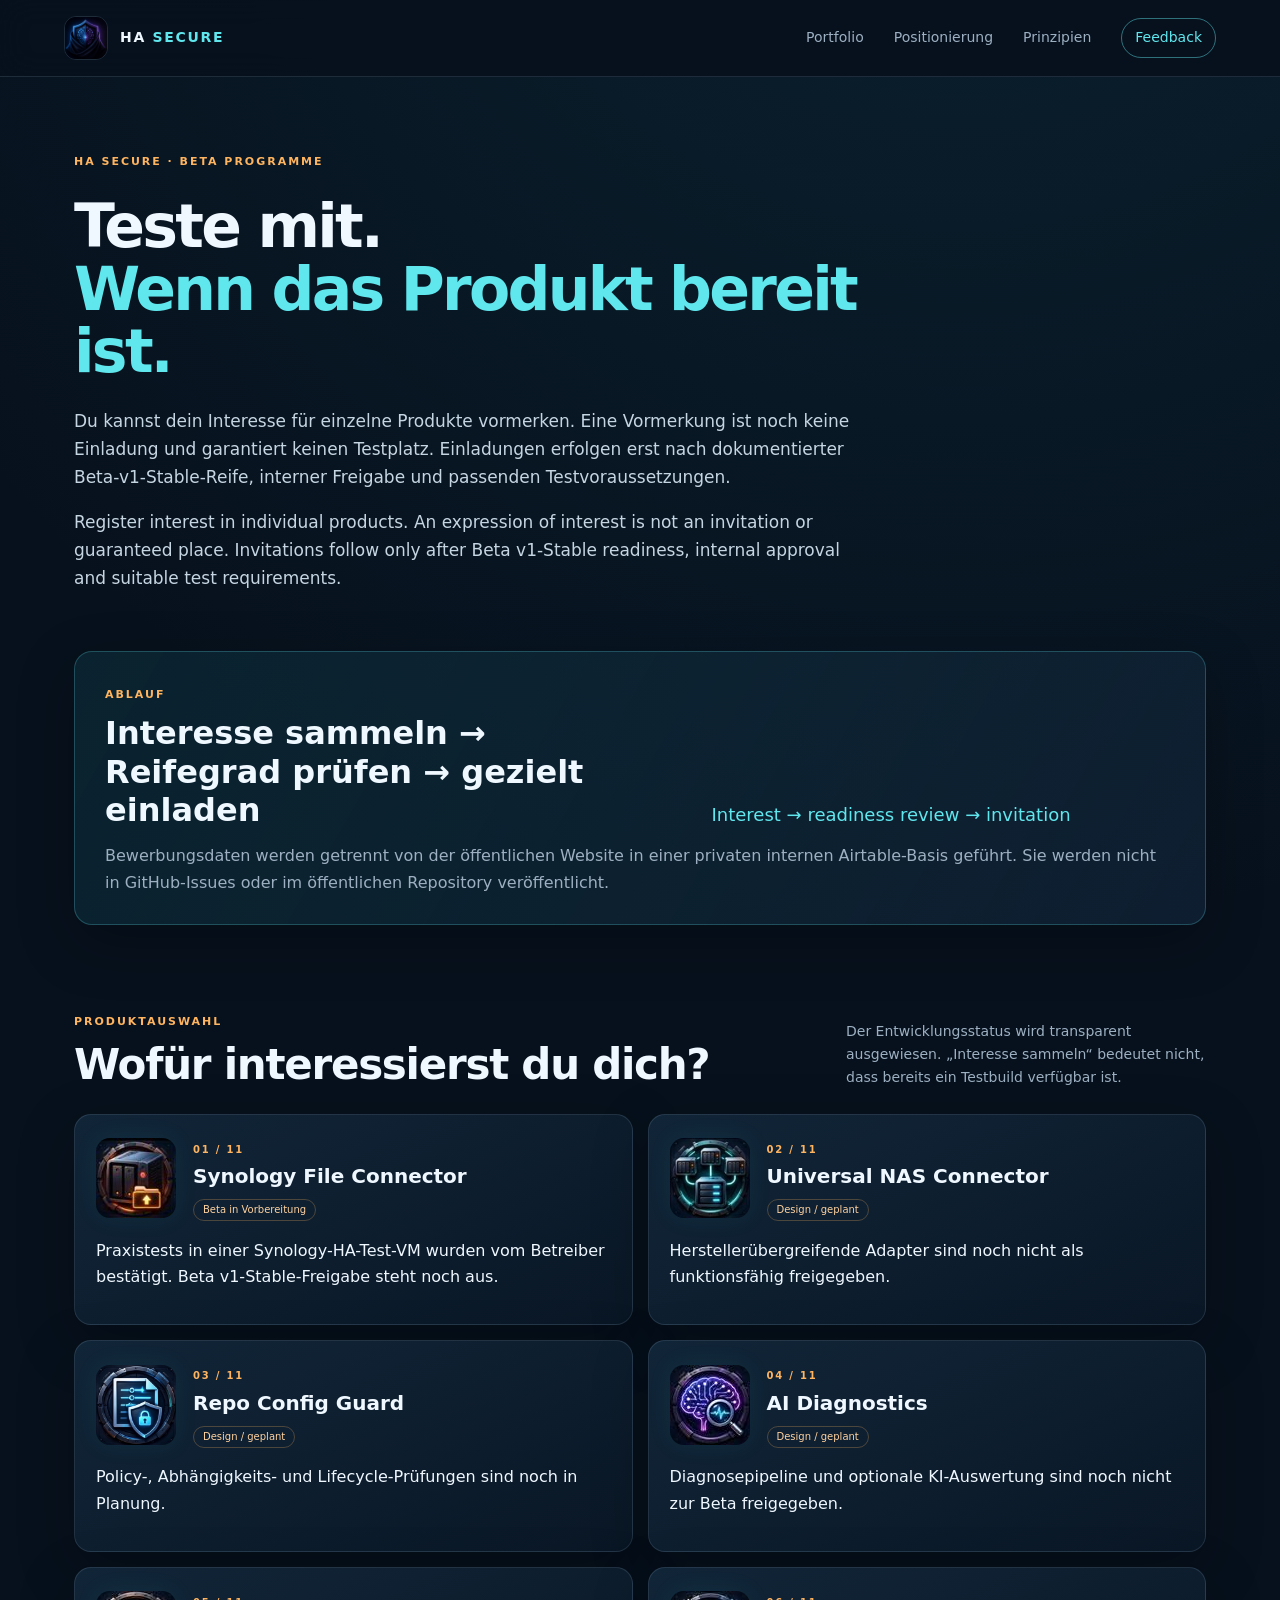
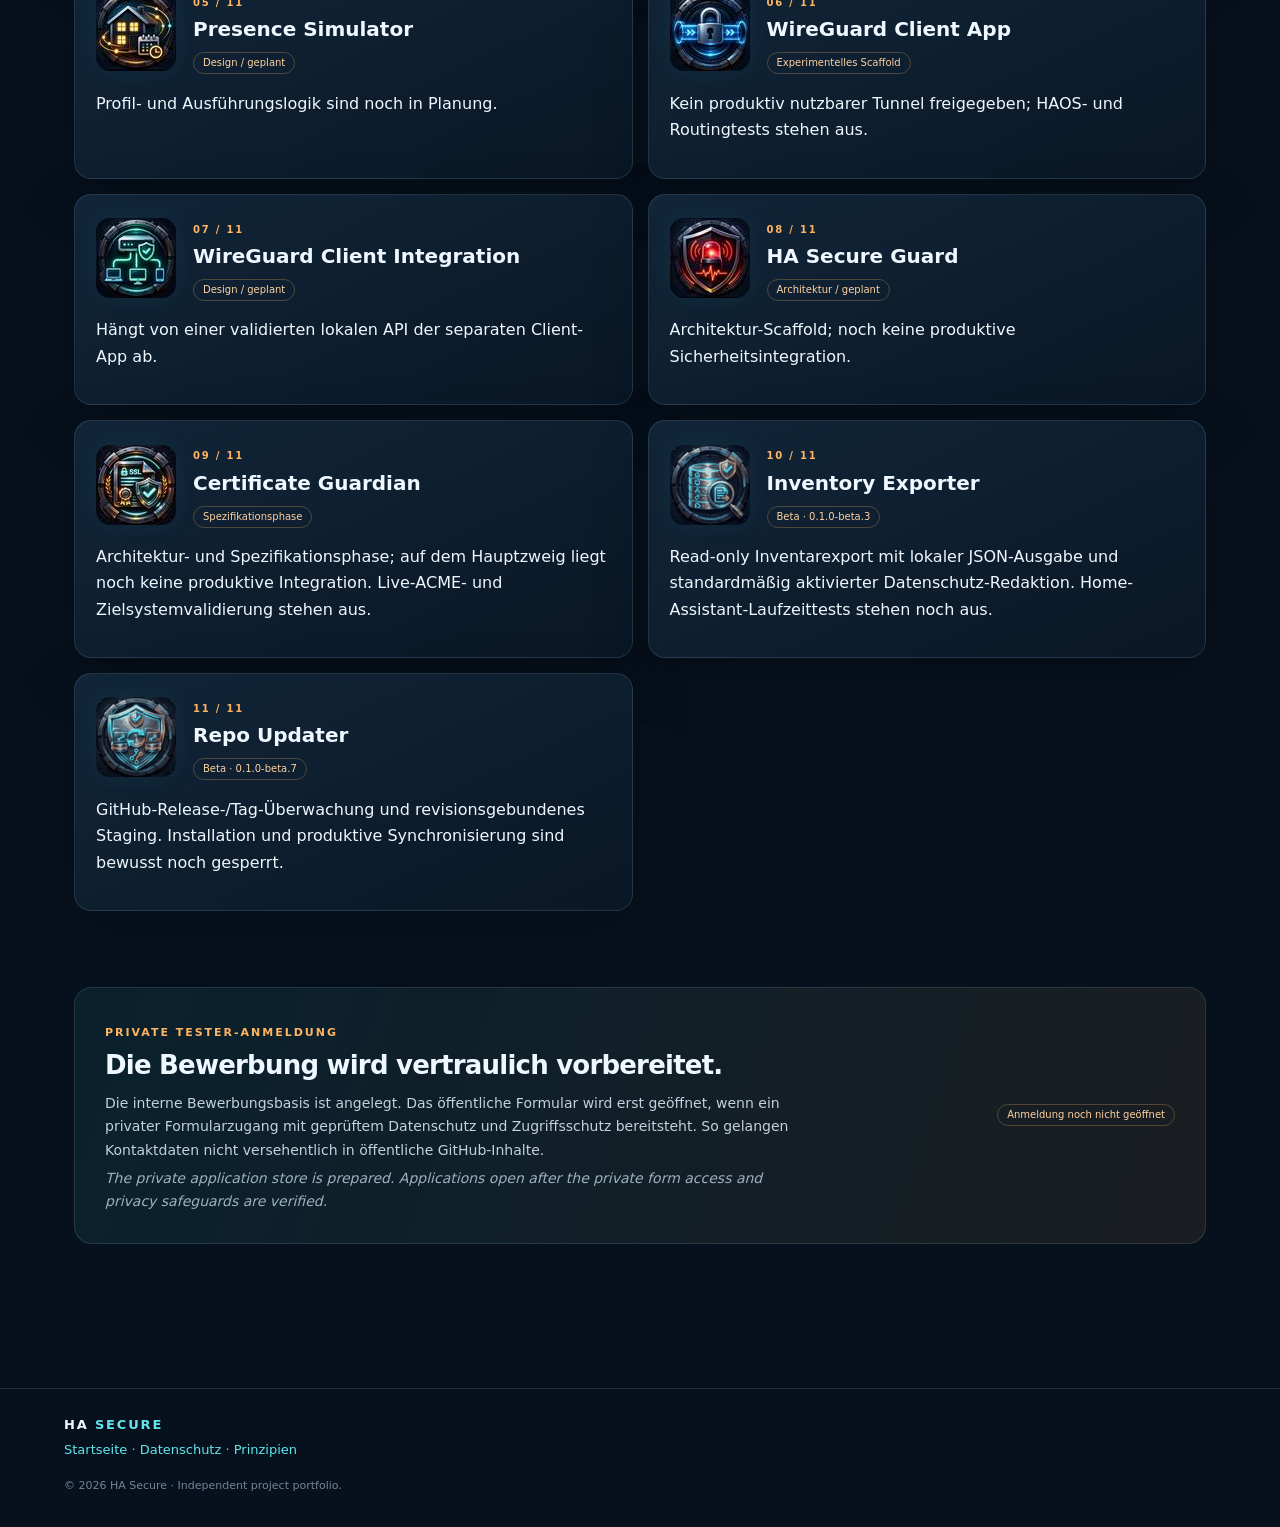
==== beta.html @ 83928239 "docs(site): align product status and versions with main (2026-11-23) Co-authored-by: Copilot App <22" ====
<!doctype html>
<html lang="de"><head><meta charset="utf-8"><meta name="viewport" content="width=device-width, initial-scale=1">
<title>HA Secure – Beta-Programm</title><meta name="description" content="Interesse an künftigen HA Secure Beta-v1-Stable-Tests vormerken."><meta name="theme-color" content="#07111d">
<link rel="icon" type="image/png" sizes="64x64" href="assets/brand/favicon-64.png"><link rel="stylesheet" href="assets/site.css">
<link rel="canonical" href="https://hasecure.github.io/ha-secure-website/beta.html"></head>
<body><header class="site-header"><a class="brand" href="index.html"><img src="assets/brand/ha-secure-logo-192.png" width="44" height="44" alt="HA Secure"><span>HA <b>SECURE</b></span></a><nav><a href="index.html#portfolio">Portfolio</a><a href="positioning.html">Positionierung</a><a href="principles.html">Prinzipien</a><a class="nav-cta" href="https://github.com/HASecure/ha-secure-website/issues/new?template=feedback.yml">Feedback</a></nav></header>
<main class="subpage"><section class="subhero"><span class="eyebrow">HA SECURE · BETA PROGRAMME</span><h1>Teste mit.<br><span>Wenn das Produkt bereit ist.</span></h1>
<p>Du kannst dein Interesse für einzelne Produkte vormerken. Eine Vormerkung ist noch keine Einladung und garantiert keinen Testplatz. Einladungen erfolgen erst nach dokumentierter Beta-v1-Stable-Reife, interner Freigabe und passenden Testvoraussetzungen.</p>
<p class="muted">Register interest in individual products. An expression of interest is not an invitation or guaranteed place. Invitations follow only after Beta v1-Stable readiness, internal approval and suitable test requirements.</p></section>
<section class="principle-banner"><div><span class="eyebrow">ABLAUF</span><h2>Interesse sammeln → Reifegrad prüfen → gezielt einladen</h2></div><p>Interest → readiness review → invitation</p><p class="principle-detail">Bewerbungsdaten werden getrennt von der öffentlichen Website in einer privaten internen Airtable-Basis geführt. Sie werden nicht in GitHub-Issues oder im öffentlichen Repository veröffentlicht.</p></section>
<section class="portfolio-section"><div class="section-heading"><div><span class="eyebrow">PRODUKTAUSWAHL</span><h2>Wofür interessierst du dich?</h2></div><p>Der Entwicklungsstatus wird transparent ausgewiesen. „Interesse sammeln“ bedeutet nicht, dass bereits ein Testbuild verfügbar ist.</p></div>
<div class="product-grid">
<article class="product-card"><div class="card-head"><img class="app-icon" src="assets/icons/ha-synology-file-connector.jpg" width="80" height="80" alt=""><div class="card-title"><span class="index">01 / 11</span><h3>Synology File Connector</h3><span class="status">Beta in Vorbereitung</span></div></div><p>Praxistests in einer Synology-HA-Test-VM wurden vom Betreiber bestätigt. Beta v1-Stable-Freigabe steht noch aus.</p></article>
<article class="product-card"><div class="card-head"><img class="app-icon" src="assets/icons/ha-universal-nas-connector.jpg" width="80" height="80" alt=""><div class="card-title"><span class="index">02 / 11</span><h3>Universal NAS Connector</h3><span class="status">Design / geplant</span></div></div><p>Herstellerübergreifende Adapter sind noch nicht als funktionsfähig freigegeben.</p></article>
<article class="product-card"><div class="card-head"><img class="app-icon" src="assets/icons/ha-repo-config-guard.jpg" width="80" height="80" alt=""><div class="card-title"><span class="index">03 / 11</span><h3>Repo Config Guard</h3><span class="status">Design / geplant</span></div></div><p>Policy-, Abhängigkeits- und Lifecycle-Prüfungen sind noch in Planung.</p></article>
<article class="product-card"><div class="card-head"><img class="app-icon" src="assets/icons/ha-ai-diagnostics.jpg" width="80" height="80" alt=""><div class="card-title"><span class="index">04 / 11</span><h3>AI Diagnostics</h3><span class="status">Design / geplant</span></div></div><p>Diagnosepipeline und optionale KI-Auswertung sind noch nicht zur Beta freigegeben.</p></article>
<article class="product-card"><div class="card-head"><img class="app-icon" src="assets/icons/ha-presence-simulator.jpg" width="80" height="80" alt=""><div class="card-title"><span class="index">05 / 11</span><h3>Presence Simulator</h3><span class="status">Design / geplant</span></div></div><p>Profil- und Ausführungslogik sind noch in Planung.</p></article>
<article class="product-card"><div class="card-head"><img class="app-icon" src="assets/icons/ha-wireguard-client-app.jpg" width="80" height="80" alt=""><div class="card-title"><span class="index">06 / 11</span><h3>WireGuard Client App</h3><span class="status">Experimentelles Scaffold</span></div></div><p>Kein produktiv nutzbarer Tunnel freigegeben; HAOS- und Routingtests stehen aus.</p></article>
<article class="product-card"><div class="card-head"><img class="app-icon" src="assets/icons/ha-wireguard-client.jpg" width="80" height="80" alt=""><div class="card-title"><span class="index">07 / 11</span><h3>WireGuard Client Integration</h3><span class="status">Design / geplant</span></div></div><p>Hängt von einer validierten lokalen API der separaten Client-App ab.</p></article>
<article class="product-card"><div class="card-head"><img class="app-icon" src="assets/icons/ha-secure-guard.jpg" width="80" height="80" alt=""><div class="card-title"><span class="index">08 / 11</span><h3>HA Secure Guard</h3><span class="status">Architektur / geplant</span></div></div><p>Architektur-Scaffold; noch keine produktive Sicherheitsintegration.</p></article>
<article class="product-card"><div class="card-head"><img class="app-icon" src="assets/icons/ha-certificate-guardian.jpg" width="80" height="80" alt=""><div class="card-title"><span class="index">09 / 11</span><h3>Certificate Guardian</h3><span class="status">Spezifikationsphase</span></div></div><p>Architektur- und Spezifikationsphase; auf dem Hauptzweig liegt noch keine produktive Integration. Live-ACME- und Zielsystemvalidierung stehen aus.</p></article>
<article class="product-card"><div class="card-head"><img class="app-icon" src="assets/icons/ha-inventory-exporter-96.png" width="80" height="80" alt="Inventory Exporter"><div class="card-title"><span class="index">10 / 11</span><h3>Inventory Exporter</h3><span class="status">Beta · 0.1.0-beta.3</span></div></div><p>Read-only Inventarexport mit lokaler JSON-Ausgabe und standardmäßig aktivierter Datenschutz-Redaktion. Home-Assistant-Laufzeittests stehen noch aus.</p></article>
<article class="product-card"><div class="card-head"><img class="app-icon" src="assets/icons/ha-repo-updater-96.png" width="80" height="80" alt="Repo Updater"><div class="card-title"><span class="index">11 / 11</span><h3>Repo Updater</h3><span class="status">Beta · 0.1.0-beta.7</span></div></div><p>GitHub-Release-/Tag-Überwachung und revisionsgebundenes Staging. Installation und produktive Synchronisierung sind bewusst noch gesperrt.</p></article>
</div></section>
<section class="feedback"><div><span class="eyebrow">PRIVATE TESTER-ANMELDUNG</span><h2>Die Bewerbung wird vertraulich vorbereitet.</h2><p>Die interne Bewerbungsbasis ist angelegt. Das öffentliche Formular wird erst geöffnet, wenn ein privater Formularzugang mit geprüftem Datenschutz und Zugriffsschutz bereitsteht. So gelangen Kontaktdaten nicht versehentlich in öffentliche GitHub-Inhalte.</p><p class="muted">The private application store is prepared. Applications open after the private form access and privacy safeguards are verified.</p></div><span class="status">Anmeldung noch nicht geöffnet</span></section>
</main><footer><div class="footer-brand">HA <b>SECURE</b></div><p><a href="index.html">Startseite</a> · <a href="privacy.html">Datenschutz</a> · <a href="principles.html">Prinzipien</a></p><small>© 2026 HA Secure · Independent project portfolio.</small></footer></body></html>
---- assets/site.css ----
:root{--bg:#07111d;--panel:#0d1b2b;--panel2:#102235;--ink:#eff7ff;--muted:#9db0c2;--line:rgba(174,207,231,.14);--cyan:#60e6ed;--teal:#1fc5bb;--amber:#ffb45f;--shadow:0 18px 55px rgba(0,0,0,.25)}*{box-sizing:border-box}html{scroll-behavior:smooth}body{margin:0;background:radial-gradient(circle at 75% -10%,rgba(25,94,117,.22),transparent 35%),var(--bg);color:var(--ink);font:16px/1.65 Inter,ui-sans-serif,system-ui,-apple-system,BlinkMacSystemFont,"Segoe UI",sans-serif}a{color:var(--cyan);text-decoration:none}a:hover{text-decoration:underline}.site-header{display:flex;align-items:center;justify-content:space-between;gap:24px;padding:16px clamp(18px,5vw,72px);border-bottom:1px solid var(--line);background:rgba(7,17,29,.88);position:sticky;top:0;z-index:5;backdrop-filter:blur(16px)}.brand{display:flex;align-items:center;gap:12px;color:var(--ink);font-weight:800;letter-spacing:.12em;font-size:14px}.brand img{border-radius:12px;border:1px solid var(--line)}.brand b,.footer-brand b{color:var(--cyan)}nav{display:flex;align-items:center;gap:clamp(12px,2.4vw,30px);font-size:14px;color:var(--muted)}nav a{color:var(--muted)}.nav-cta{border:1px solid rgba(96,230,237,.45);padding:7px 13px;border-radius:999px;color:var(--cyan)}main{max-width:1220px;margin:0 auto;padding:0 clamp(18px,4vw,44px)}.hero{padding:76px 0 60px;max-width:900px}.hero-kicker,.eyebrow,.index{font-size:11px;letter-spacing:.18em;font-weight:800;color:var(--amber)}.pulse{display:inline-block;width:7px;height:7px;border-radius:50%;background:var(--teal);margin-right:9px;box-shadow:0 0 15px var(--teal)}h1{font-size:clamp(40px,6.2vw,74px);line-height:1.04;letter-spacing:-.045em;margin:22px 0 24px}h1 span{color:var(--cyan)}.lead-de{font-size:clamp(19px,2.3vw,25px);line-height:1.45;max-width:770px;margin:0 0 7px}.lead-en{font-size:17px;color:var(--muted);max-width:770px;margin:0}.hero-tags{display:flex;gap:9px;flex-wrap:wrap;margin-top:28px}.hero-tags span{padding:6px 11px;border-radius:999px;background:rgba(96,230,237,.07);border:1px solid rgba(96,230,237,.16);color:#bceff0;font-size:12px}.principle-banner{display:grid;grid-template-columns:1.1fr .9fr;gap:10px 40px;padding:28px 30px;border:1px solid rgba(96,230,237,.24);border-radius:18px;background:linear-gradient(120deg,rgba(20,87,100,.26),rgba(16,34,53,.8));box-shadow:var(--shadow);margin-bottom:82px}.principle-banner h2{font-size:clamp(21px,3vw,32px);line-height:1.2;margin:8px 0 0}.principle-banner>p:first-of-type{font-size:18px;color:var(--cyan);align-self:end;margin:0}.principle-detail{grid-column:1/-1;color:var(--muted);margin:4px 0 0}.portfolio-section{padding:0 0 76px}.section-heading{display:flex;align-items:end;justify-content:space-between;gap:30px;margin-bottom:25px}.section-heading h2,.why h2,.feedback h2{font-size:clamp(27px,3.8vw,42px);line-height:1.15;margin:7px 0 0;letter-spacing:-.03em}.section-heading>p{max-width:360px;margin:0;color:var(--muted);font-size:14px}.product-grid{display:grid;grid-template-columns:repeat(2,minmax(0,1fr));gap:15px}.product-card{background:linear-gradient(155deg,rgba(18,39,58,.95),rgba(10,24,38,.96));border:1px solid var(--line);border-radius:17px;padding:20px 21px 18px;box-shadow:var(--shadow);min-width:0}.card-head{display:flex;align-items:center;gap:17px;margin-bottom:14px}.app-icon{width:80px;height:80px;object-fit:contain;border-radius:14px;flex:0 0 auto;box-shadow:0 0 25px rgba(45,202,209,.08)}.card-title{min-width:0}.card-title h3{font-size:20px;line-height:1.2;margin:3px 0 7px}.index{color:var(--amber);font-size:10px}.status{display:inline-block;border:1px solid rgba(255,180,95,.26);border-radius:999px;padding:2px 9px;color:#ffd2a0;font-size:10px;line-height:1.6}.copy p,.usp p{font-size:13px;line-height:1.55;margin:6px 0;color:#e2edf5}.lang{font-weight:800;font-size:10px;letter-spacing:.08em;color:var(--cyan);margin-right:5px}.usp{margin-top:13px;padding-top:12px;border-top:1px solid var(--line)}.usp strong{font-size:10px;letter-spacing:.14em;color:var(--amber)}.usp p{margin:6px 0 0}.usp .muted{color:var(--muted);font-style:italic}.why{padding:42px 0 64px;border-top:1px solid var(--line)}.why-grid{display:grid;grid-template-columns:repeat(3,1fr);gap:16px;margin:22px 0}.why-grid>div{padding:19px;border:1px solid var(--line);border-radius:13px;background:rgba(13,27,43,.72)}.why-grid h3{font-size:16px;margin:0 0 7px}.why-grid p{font-size:13px;color:var(--muted);margin:0}.fineprint{font-size:11px;line-height:1.6;color:#8195a8}.feedback{display:flex;align-items:center;justify-content:space-between;gap:28px;margin:0 0 64px;padding:30px;border-radius:18px;background:linear-gradient(110deg,rgba(20,87,100,.23),rgba(255,180,95,.08));border:1px solid var(--line)}.feedback h2{font-size:26px}.feedback p{font-size:14px;color:#c3d1dc;max-width:690px;margin:11px 0 0}.feedback .muted{color:var(--muted);font-style:italic;margin-top:5px}.button{white-space:nowrap;background:linear-gradient(100deg,#2cbab4,#70e1e8);color:#05121c;padding:12px 17px;border-radius:999px;font-weight:800;font-size:13px;box-shadow:0 8px 25px rgba(44,186,180,.16)}.button:hover{text-decoration:none;filter:brightness(1.08)}footer{border-top:1px solid var(--line);padding:25px clamp(18px,5vw,72px) 32px;color:var(--muted);font-size:13px}footer>p{margin:4px 0 13px}.footer-brand{font-weight:900;letter-spacing:.14em;color:var(--ink)}.footer-links{display:flex;flex-wrap:wrap;gap:18px;margin:14px 0}.footer-links a{color:var(--muted)}footer small{font-size:11px;color:#71869a}.subpage{padding-bottom:80px}.subhero{max-width:860px;padding:70px 0 42px}.subhero h1{font-size:clamp(36px,5vw,60px)}.subhero p{max-width:790px;color:#c6d5e2;font-size:17px}.position-list{display:grid;gap:14px}.position-card,.principle-cards article{padding:23px;border:1px solid var(--line);background:rgba(13,27,43,.85);border-radius:17px}.position-head{display:flex;align-items:center;gap:17px;margin-bottom:15px}.position-head img{border-radius:12px}.position-head h2{margin:3px 0 5px;font-size:23px}.two-col{display:grid;grid-template-columns:1fr 1fr;gap:28px}.two-col h3{font-size:14px;color:var(--cyan);margin:10px 0 5px}.two-col p{color:#c6d5e2;font-size:13px;margin:0}.maturity{font-size:12px;color:#f4c28e;padding-top:12px;border-top:1px solid var(--line);margin:16px 0 0}.sources{margin-top:48px;padding:25px;border:1px solid var(--line);border-radius:15px}.sources h2{font-size:25px;margin:7px 0}.sources ul{padding-left:20px;color:#c8d4de}.sources li{margin:7px 0;font-size:13px}.principle-cards{display:grid;grid-template-columns:repeat(2,minmax(0,1fr));gap:14px}.principle-cards h2{font-size:19px;margin:0 0 9px}.principle-cards p{color:#c6d5e2;font-size:14px;margin:0}@media(max-width:780px){.site-header{align-items:flex-start;padding:12px 16px;flex-wrap:wrap}.site-header nav{width:100%;overflow-x:auto;padding-bottom:3px;gap:18px}.hero{padding:52px 0 42px}.principle-banner{grid-template-columns:1fr;gap:12px;margin-bottom:56px;padding:23px}.principle-detail{grid-column:auto}.section-heading{display:block}.section-heading>p{margin-top:12px}.product-grid{grid-template-columns:1fr}.product-card{padding:18px}.app-icon{width:72px;height:72px}.why-grid{grid-template-columns:1fr}.feedback{display:block;padding:24px}.feedback .button{display:inline-block;margin-top:20px}.two-col,.principle-cards{grid-template-columns:1fr}.position-card{padding:18px}.position-head h2{font-size:20px}}@media(prefers-reduced-motion:reduce){html{scroll-behavior:auto}}
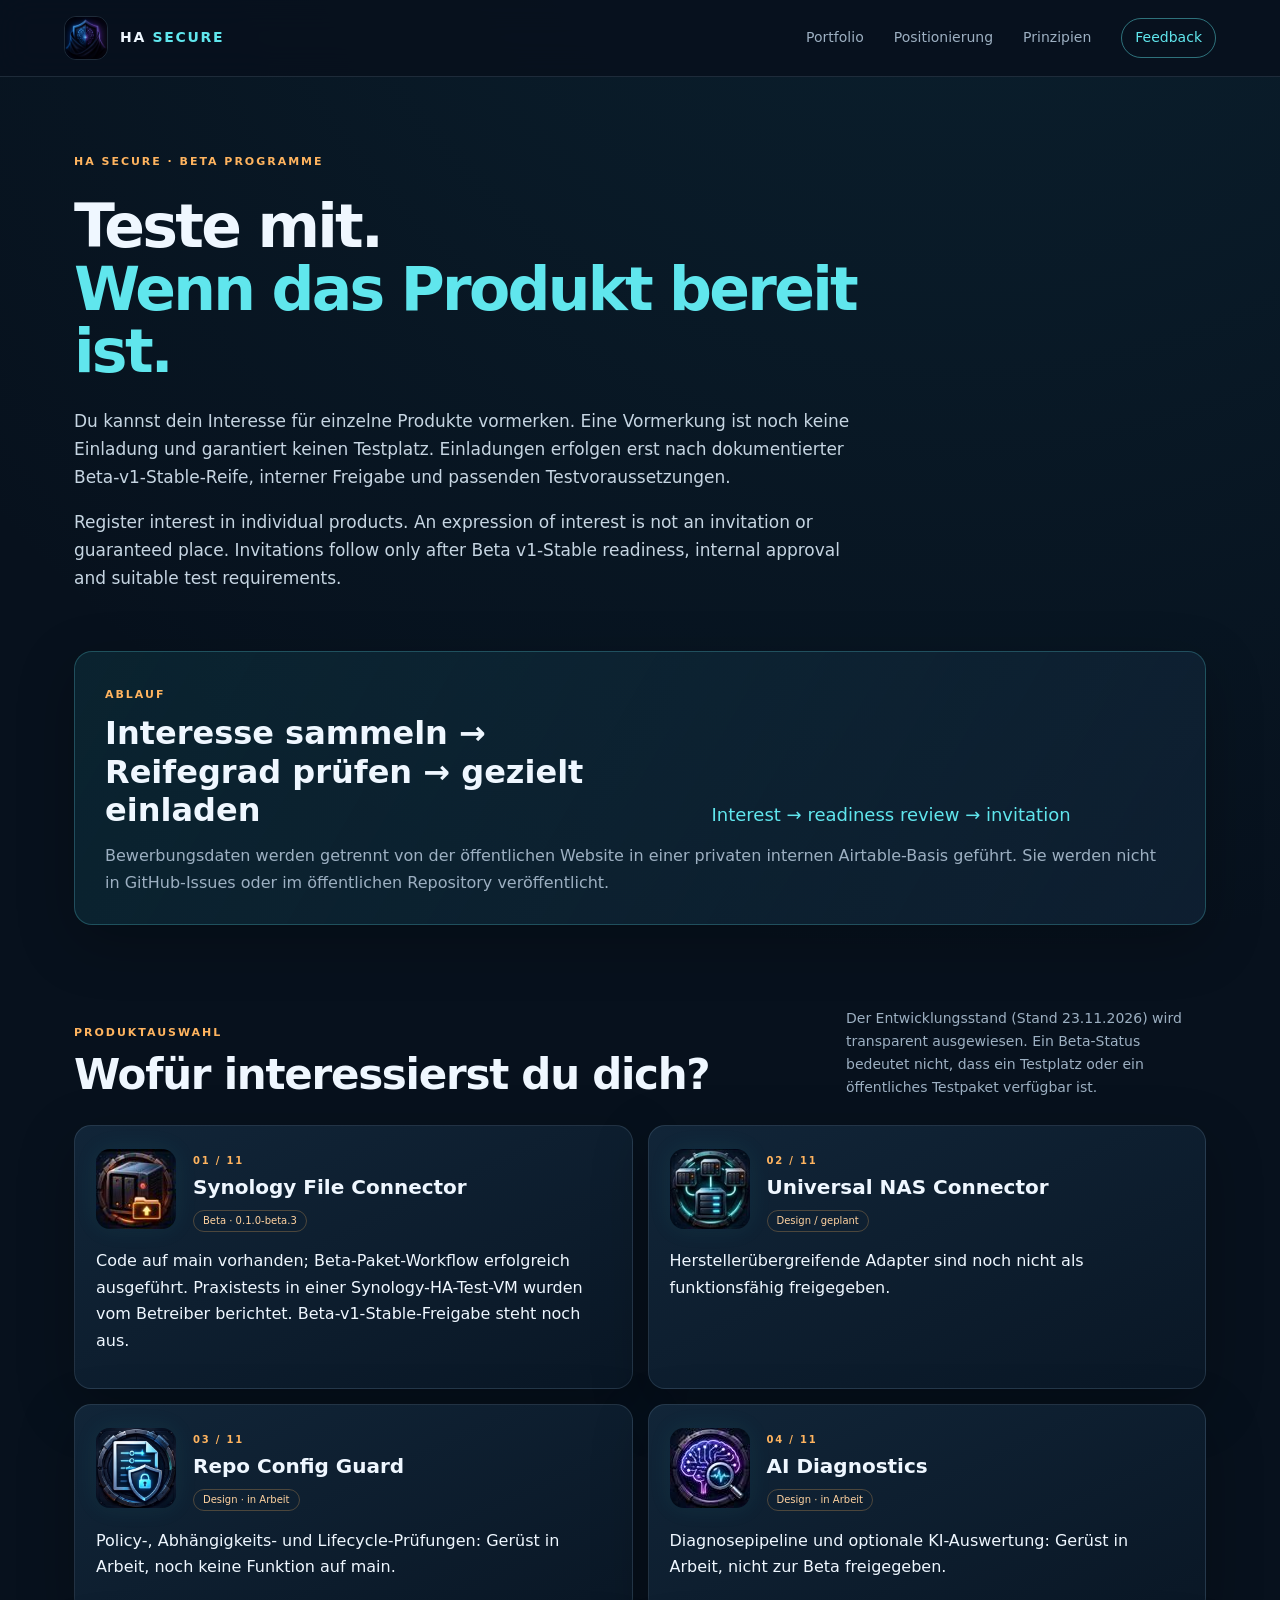
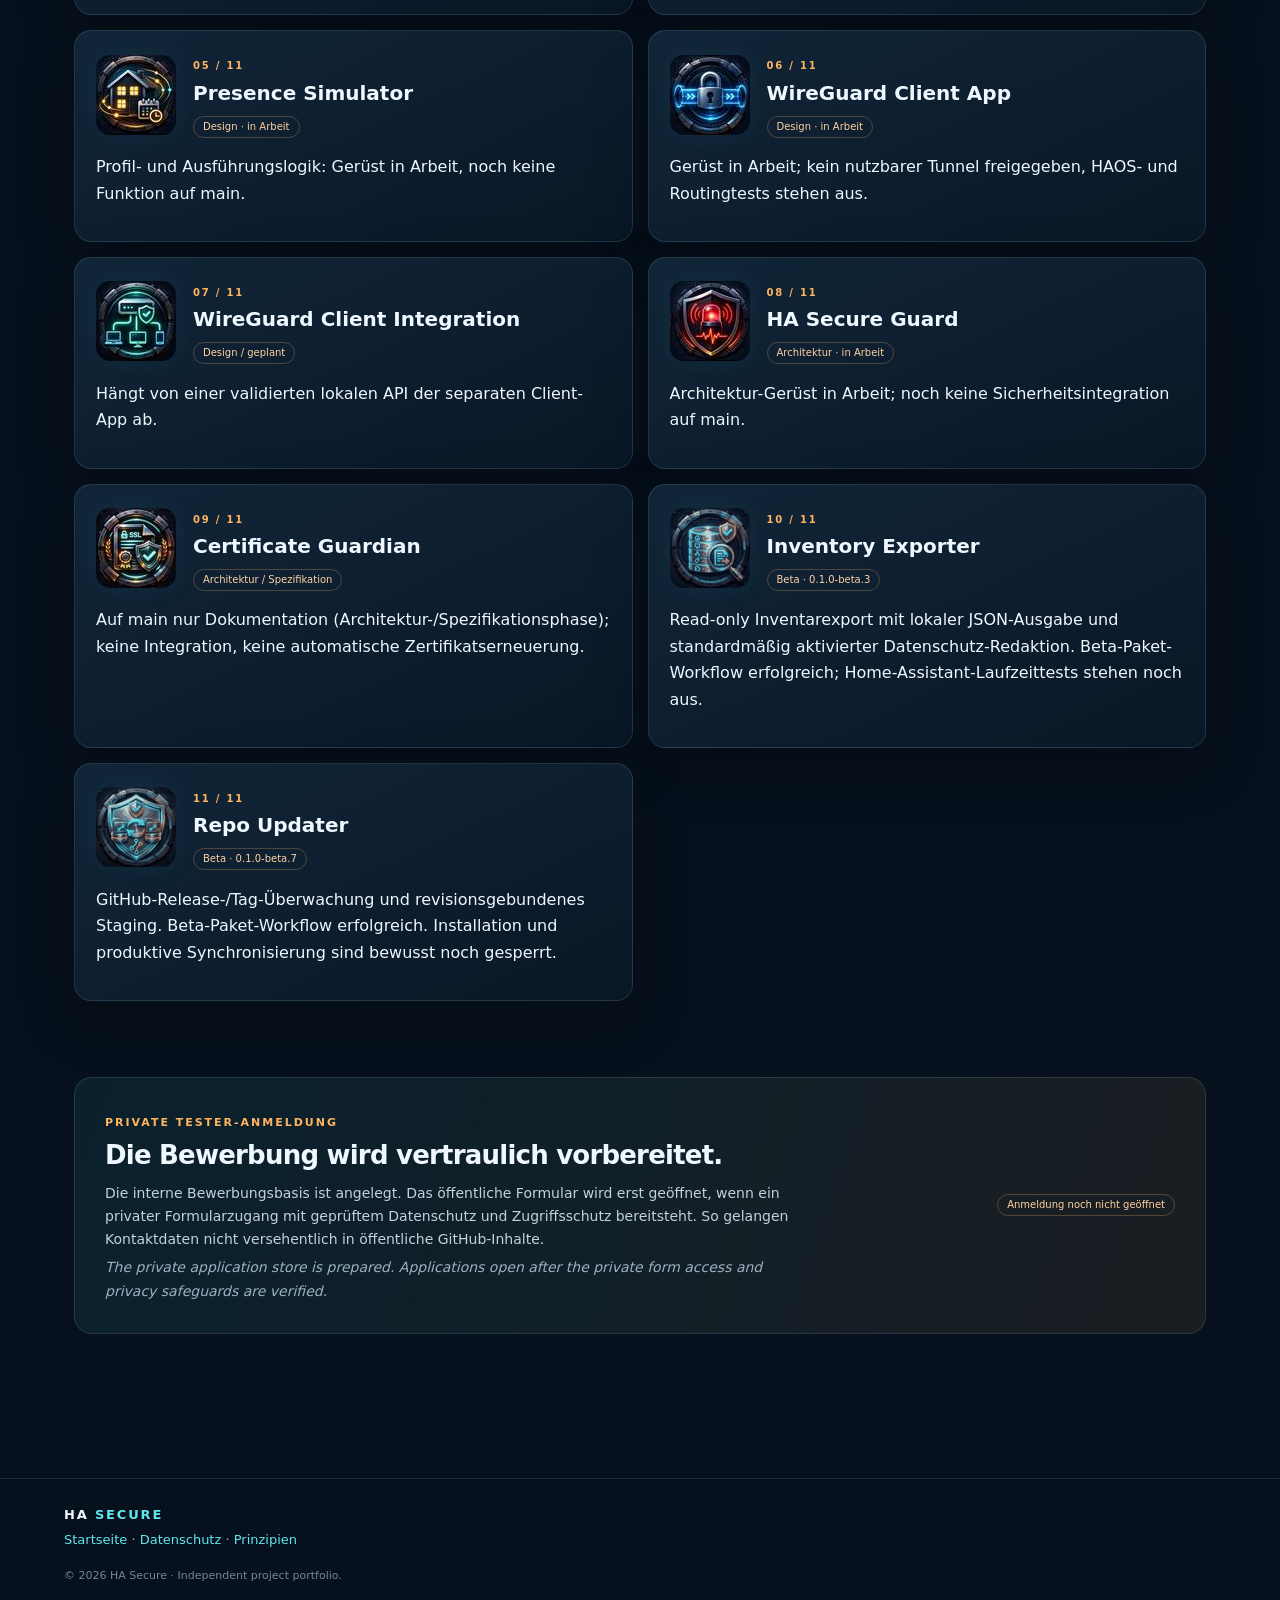
==== commit 881a80ff: "chore: Website-Status auf Entwicklungsstand 2026-11-23 aktualisieren Co-authored-by: Copilot App <22" ====
--- a/beta.html
+++ b/beta.html
@@ -8,19 +8,19 @@
 <p>Du kannst dein Interesse für einzelne Produkte vormerken. Eine Vormerkung ist noch keine Einladung und garantiert keinen Testplatz. Einladungen erfolgen erst nach dokumentierter Beta-v1-Stable-Reife, interner Freigabe und passenden Testvoraussetzungen.</p>
 <p class="muted">Register interest in individual products. An expression of interest is not an invitation or guaranteed place. Invitations follow only after Beta v1-Stable readiness, internal approval and suitable test requirements.</p></section>
 <section class="principle-banner"><div><span class="eyebrow">ABLAUF</span><h2>Interesse sammeln → Reifegrad prüfen → gezielt einladen</h2></div><p>Interest → readiness review → invitation</p><p class="principle-detail">Bewerbungsdaten werden getrennt von der öffentlichen Website in einer privaten internen Airtable-Basis geführt. Sie werden nicht in GitHub-Issues oder im öffentlichen Repository veröffentlicht.</p></section>
-<section class="portfolio-section"><div class="section-heading"><div><span class="eyebrow">PRODUKTAUSWAHL</span><h2>Wofür interessierst du dich?</h2></div><p>Der Entwicklungsstatus wird transparent ausgewiesen. „Interesse sammeln“ bedeutet nicht, dass bereits ein Testbuild verfügbar ist.</p></div>
+<section class="portfolio-section"><div class="section-heading"><div><span class="eyebrow">PRODUKTAUSWAHL</span><h2>Wofür interessierst du dich?</h2></div><p>Der Entwicklungsstand (Stand 23.11.2026) wird transparent ausgewiesen. Ein Beta-Status bedeutet nicht, dass ein Testplatz oder ein öffentliches Testpaket verfügbar ist.</p></div>
 <div class="product-grid">
-<article class="product-card"><div class="card-head"><img class="app-icon" src="assets/icons/ha-synology-file-connector.jpg" width="80" height="80" alt=""><div class="card-title"><span class="index">01 / 11</span><h3>Synology File Connector</h3><span class="status">Beta in Vorbereitung</span></div></div><p>Praxistests in einer Synology-HA-Test-VM wurden vom Betreiber bestätigt. Beta v1-Stable-Freigabe steht noch aus.</p></article>
+<article class="product-card"><div class="card-head"><img class="app-icon" src="assets/icons/ha-synology-file-connector.jpg" width="80" height="80" alt=""><div class="card-title"><span class="index">01 / 11</span><h3>Synology File Connector</h3><span class="status">Beta · 0.1.0-beta.3</span></div></div><p>Code auf main vorhanden; Beta-Paket-Workflow erfolgreich ausgeführt. Praxistests in einer Synology-HA-Test-VM wurden vom Betreiber berichtet. Beta-v1-Stable-Freigabe steht noch aus.</p></article>
 <article class="product-card"><div class="card-head"><img class="app-icon" src="assets/icons/ha-universal-nas-connector.jpg" width="80" height="80" alt=""><div class="card-title"><span class="index">02 / 11</span><h3>Universal NAS Connector</h3><span class="status">Design / geplant</span></div></div><p>Herstellerübergreifende Adapter sind noch nicht als funktionsfähig freigegeben.</p></article>
-<article class="product-card"><div class="card-head"><img class="app-icon" src="assets/icons/ha-repo-config-guard.jpg" width="80" height="80" alt=""><div class="card-title"><span class="index">03 / 11</span><h3>Repo Config Guard</h3><span class="status">Design / geplant</span></div></div><p>Policy-, Abhängigkeits- und Lifecycle-Prüfungen sind noch in Planung.</p></article>
-<article class="product-card"><div class="card-head"><img class="app-icon" src="assets/icons/ha-ai-diagnostics.jpg" width="80" height="80" alt=""><div class="card-title"><span class="index">04 / 11</span><h3>AI Diagnostics</h3><span class="status">Design / geplant</span></div></div><p>Diagnosepipeline und optionale KI-Auswertung sind noch nicht zur Beta freigegeben.</p></article>
-<article class="product-card"><div class="card-head"><img class="app-icon" src="assets/icons/ha-presence-simulator.jpg" width="80" height="80" alt=""><div class="card-title"><span class="index">05 / 11</span><h3>Presence Simulator</h3><span class="status">Design / geplant</span></div></div><p>Profil- und Ausführungslogik sind noch in Planung.</p></article>
-<article class="product-card"><div class="card-head"><img class="app-icon" src="assets/icons/ha-wireguard-client-app.jpg" width="80" height="80" alt=""><div class="card-title"><span class="index">06 / 11</span><h3>WireGuard Client App</h3><span class="status">Experimentelles Scaffold</span></div></div><p>Kein produktiv nutzbarer Tunnel freigegeben; HAOS- und Routingtests stehen aus.</p></article>
+<article class="product-card"><div class="card-head"><img class="app-icon" src="assets/icons/ha-repo-config-guard.jpg" width="80" height="80" alt=""><div class="card-title"><span class="index">03 / 11</span><h3>Repo Config Guard</h3><span class="status">Design · in Arbeit</span></div></div><p>Policy-, Abhängigkeits- und Lifecycle-Prüfungen: Gerüst in Arbeit, noch keine Funktion auf main.</p></article>
+<article class="product-card"><div class="card-head"><img class="app-icon" src="assets/icons/ha-ai-diagnostics.jpg" width="80" height="80" alt=""><div class="card-title"><span class="index">04 / 11</span><h3>AI Diagnostics</h3><span class="status">Design · in Arbeit</span></div></div><p>Diagnosepipeline und optionale KI-Auswertung: Gerüst in Arbeit, nicht zur Beta freigegeben.</p></article>
+<article class="product-card"><div class="card-head"><img class="app-icon" src="assets/icons/ha-presence-simulator.jpg" width="80" height="80" alt=""><div class="card-title"><span class="index">05 / 11</span><h3>Presence Simulator</h3><span class="status">Design · in Arbeit</span></div></div><p>Profil- und Ausführungslogik: Gerüst in Arbeit, noch keine Funktion auf main.</p></article>
+<article class="product-card"><div class="card-head"><img class="app-icon" src="assets/icons/ha-wireguard-client-app.jpg" width="80" height="80" alt=""><div class="card-title"><span class="index">06 / 11</span><h3>WireGuard Client App</h3><span class="status">Design · in Arbeit</span></div></div><p>Gerüst in Arbeit; kein nutzbarer Tunnel freigegeben, HAOS- und Routingtests stehen aus.</p></article>
 <article class="product-card"><div class="card-head"><img class="app-icon" src="assets/icons/ha-wireguard-client.jpg" width="80" height="80" alt=""><div class="card-title"><span class="index">07 / 11</span><h3>WireGuard Client Integration</h3><span class="status">Design / geplant</span></div></div><p>Hängt von einer validierten lokalen API der separaten Client-App ab.</p></article>
-<article class="product-card"><div class="card-head"><img class="app-icon" src="assets/icons/ha-secure-guard.jpg" width="80" height="80" alt=""><div class="card-title"><span class="index">08 / 11</span><h3>HA Secure Guard</h3><span class="status">Architektur / geplant</span></div></div><p>Architektur-Scaffold; noch keine produktive Sicherheitsintegration.</p></article>
-<article class="product-card"><div class="card-head"><img class="app-icon" src="assets/icons/ha-certificate-guardian.jpg" width="80" height="80" alt=""><div class="card-title"><span class="index">09 / 11</span><h3>Certificate Guardian</h3><span class="status">Spezifikationsphase</span></div></div><p>Architektur- und Spezifikationsphase; auf dem Hauptzweig liegt noch keine produktive Integration. Live-ACME- und Zielsystemvalidierung stehen aus.</p></article>
-<article class="product-card"><div class="card-head"><img class="app-icon" src="assets/icons/ha-inventory-exporter-96.png" width="80" height="80" alt="Inventory Exporter"><div class="card-title"><span class="index">10 / 11</span><h3>Inventory Exporter</h3><span class="status">Beta · 0.1.0-beta.3</span></div></div><p>Read-only Inventarexport mit lokaler JSON-Ausgabe und standardmäßig aktivierter Datenschutz-Redaktion. Home-Assistant-Laufzeittests stehen noch aus.</p></article>
-<article class="product-card"><div class="card-head"><img class="app-icon" src="assets/icons/ha-repo-updater-96.png" width="80" height="80" alt="Repo Updater"><div class="card-title"><span class="index">11 / 11</span><h3>Repo Updater</h3><span class="status">Beta · 0.1.0-beta.7</span></div></div><p>GitHub-Release-/Tag-Überwachung und revisionsgebundenes Staging. Installation und produktive Synchronisierung sind bewusst noch gesperrt.</p></article>
+<article class="product-card"><div class="card-head"><img class="app-icon" src="assets/icons/ha-secure-guard.jpg" width="80" height="80" alt=""><div class="card-title"><span class="index">08 / 11</span><h3>HA Secure Guard</h3><span class="status">Architektur · in Arbeit</span></div></div><p>Architektur-Gerüst in Arbeit; noch keine Sicherheitsintegration auf main.</p></article>
+<article class="product-card"><div class="card-head"><img class="app-icon" src="assets/icons/ha-certificate-guardian.jpg" width="80" height="80" alt=""><div class="card-title"><span class="index">09 / 11</span><h3>Certificate Guardian</h3><span class="status">Architektur / Spezifikation</span></div></div><p>Auf main nur Dokumentation (Architektur-/Spezifikationsphase); keine Integration, keine automatische Zertifikatserneuerung.</p></article>
+<article class="product-card"><div class="card-head"><img class="app-icon" src="assets/icons/ha-inventory-exporter-96.png" width="80" height="80" alt="Inventory Exporter"><div class="card-title"><span class="index">10 / 11</span><h3>Inventory Exporter</h3><span class="status">Beta · 0.1.0-beta.3</span></div></div><p>Read-only Inventarexport mit lokaler JSON-Ausgabe und standardmäßig aktivierter Datenschutz-Redaktion. Beta-Paket-Workflow erfolgreich; Home-Assistant-Laufzeittests stehen noch aus.</p></article>
+<article class="product-card"><div class="card-head"><img class="app-icon" src="assets/icons/ha-repo-updater-96.png" width="80" height="80" alt="Repo Updater"><div class="card-title"><span class="index">11 / 11</span><h3>Repo Updater</h3><span class="status">Beta · 0.1.0-beta.7</span></div></div><p>GitHub-Release-/Tag-Überwachung und revisionsgebundenes Staging. Beta-Paket-Workflow erfolgreich. Installation und produktive Synchronisierung sind bewusst noch gesperrt.</p></article>
 </div></section>
 <section class="feedback"><div><span class="eyebrow">PRIVATE TESTER-ANMELDUNG</span><h2>Die Bewerbung wird vertraulich vorbereitet.</h2><p>Die interne Bewerbungsbasis ist angelegt. Das öffentliche Formular wird erst geöffnet, wenn ein privater Formularzugang mit geprüftem Datenschutz und Zugriffsschutz bereitsteht. So gelangen Kontaktdaten nicht versehentlich in öffentliche GitHub-Inhalte.</p><p class="muted">The private application store is prepared. Applications open after the private form access and privacy safeguards are verified.</p></div><span class="status">Anmeldung noch nicht geöffnet</span></section>
 </main><footer><div class="footer-brand">HA <b>SECURE</b></div><p><a href="index.html">Startseite</a> · <a href="privacy.html">Datenschutz</a> · <a href="principles.html">Prinzipien</a></p><small>© 2026 HA Secure · Independent project portfolio.</small></footer></body></html>
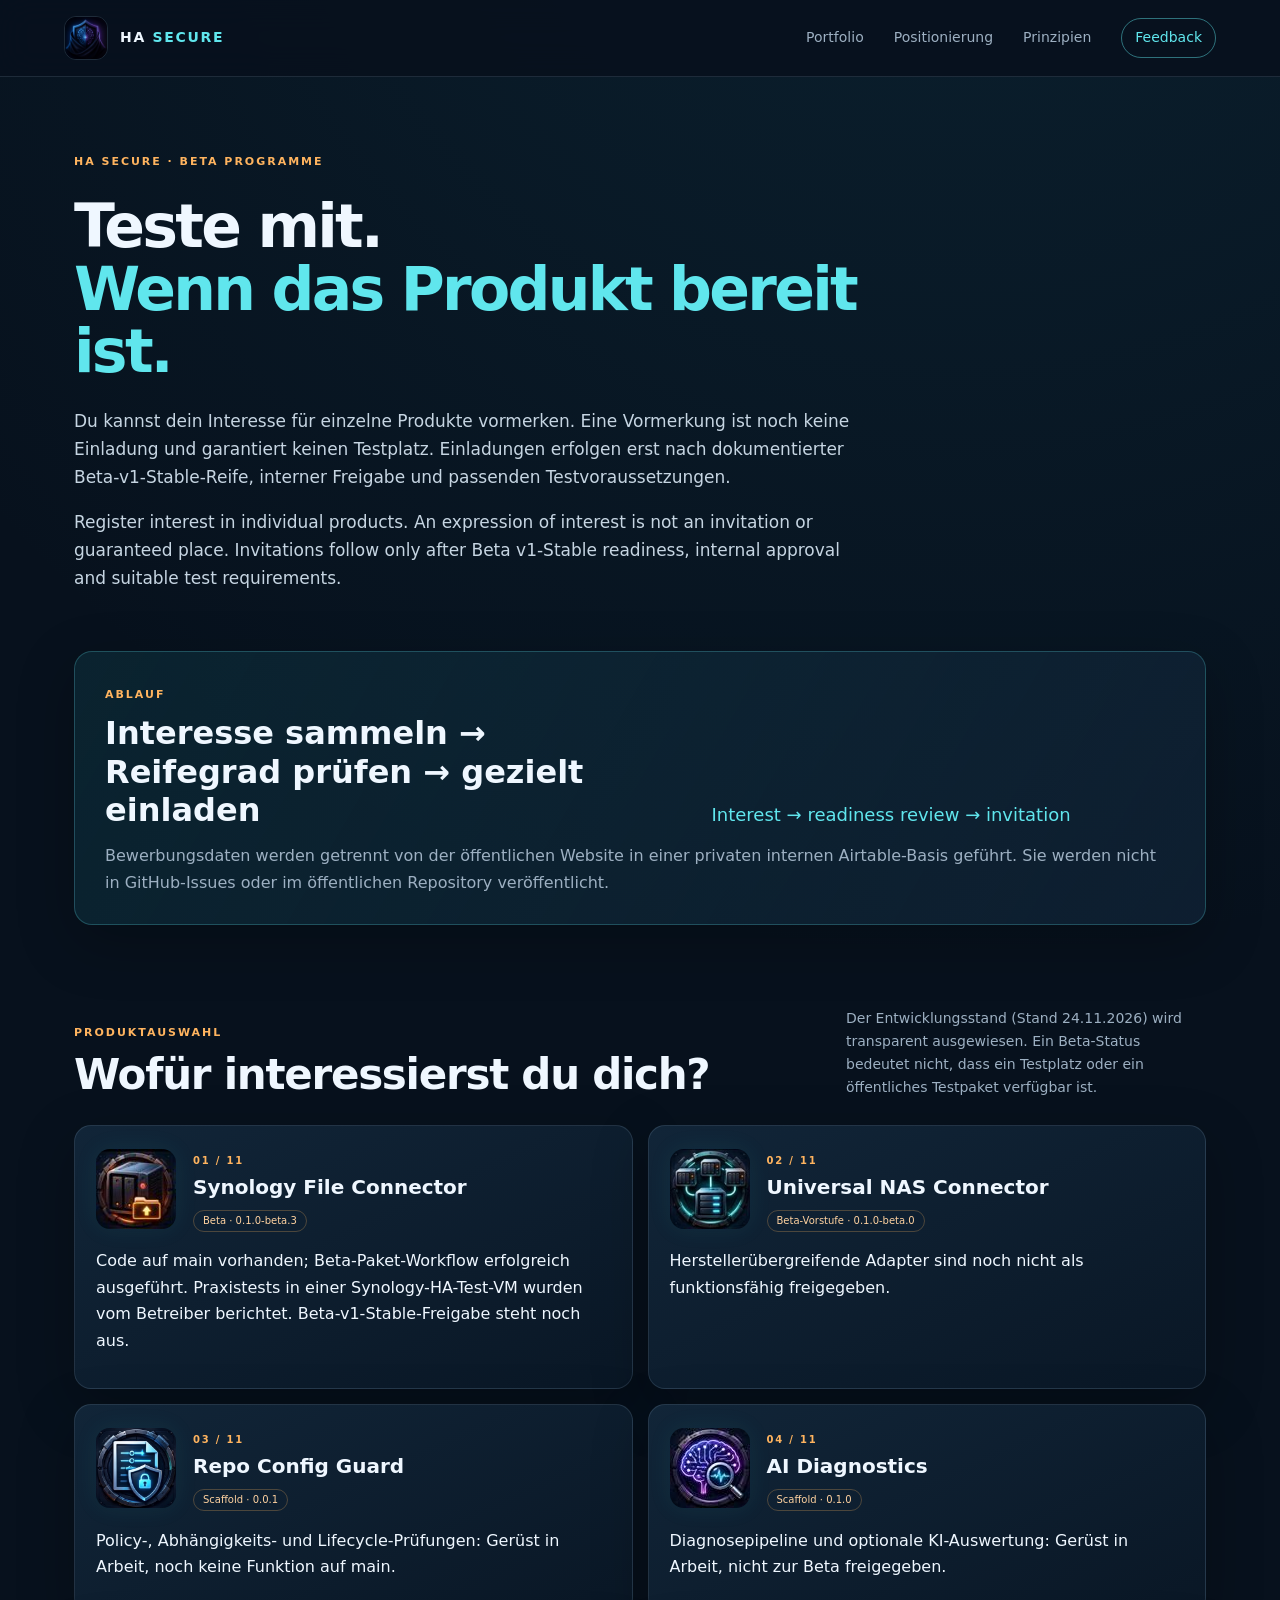
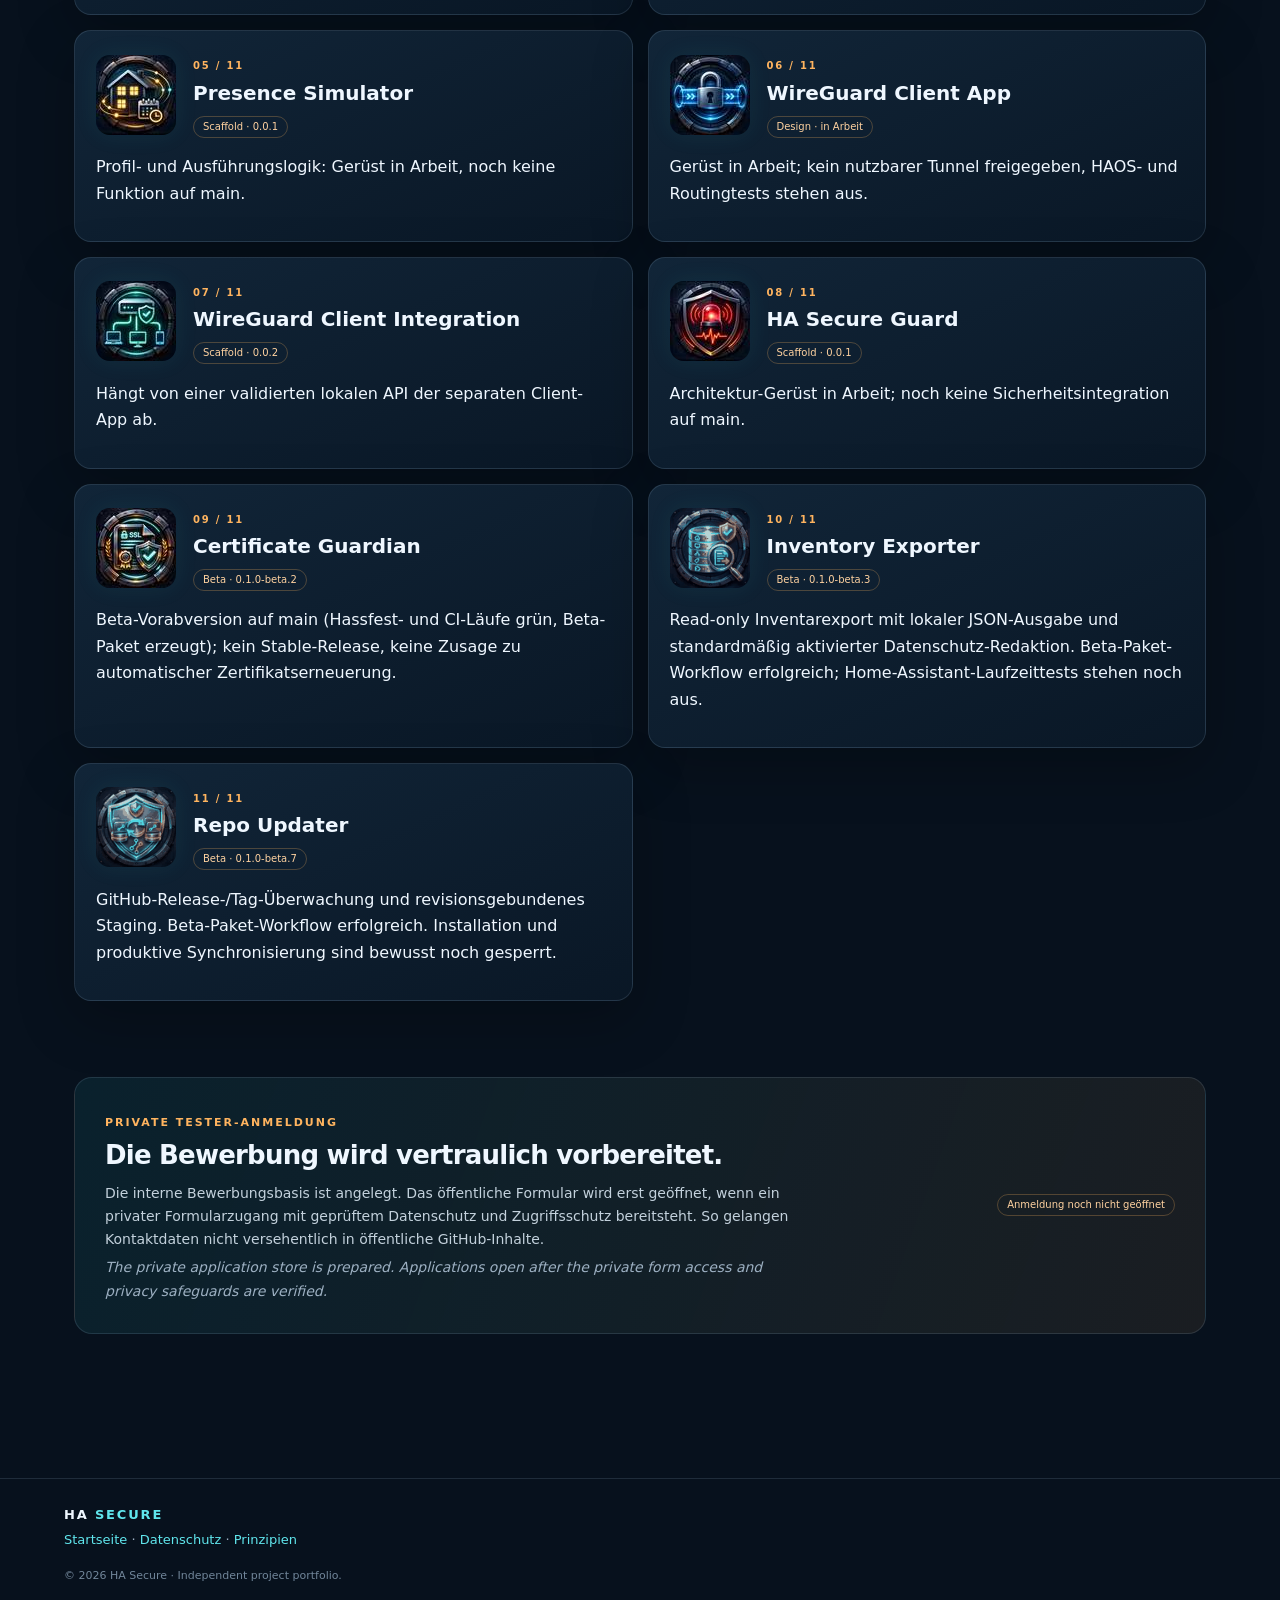
==== commit 800af895: "docs: update website status to 2026-11-24 repo state Co-authored-by: Copilot App <223556219+Copilot@" ====
--- a/beta.html
+++ b/beta.html
@@ -8,17 +8,17 @@
 <p>Du kannst dein Interesse für einzelne Produkte vormerken. Eine Vormerkung ist noch keine Einladung und garantiert keinen Testplatz. Einladungen erfolgen erst nach dokumentierter Beta-v1-Stable-Reife, interner Freigabe und passenden Testvoraussetzungen.</p>
 <p class="muted">Register interest in individual products. An expression of interest is not an invitation or guaranteed place. Invitations follow only after Beta v1-Stable readiness, internal approval and suitable test requirements.</p></section>
 <section class="principle-banner"><div><span class="eyebrow">ABLAUF</span><h2>Interesse sammeln → Reifegrad prüfen → gezielt einladen</h2></div><p>Interest → readiness review → invitation</p><p class="principle-detail">Bewerbungsdaten werden getrennt von der öffentlichen Website in einer privaten internen Airtable-Basis geführt. Sie werden nicht in GitHub-Issues oder im öffentlichen Repository veröffentlicht.</p></section>
-<section class="portfolio-section"><div class="section-heading"><div><span class="eyebrow">PRODUKTAUSWAHL</span><h2>Wofür interessierst du dich?</h2></div><p>Der Entwicklungsstand (Stand 23.11.2026) wird transparent ausgewiesen. Ein Beta-Status bedeutet nicht, dass ein Testplatz oder ein öffentliches Testpaket verfügbar ist.</p></div>
+<section class="portfolio-section"><div class="section-heading"><div><span class="eyebrow">PRODUKTAUSWAHL</span><h2>Wofür interessierst du dich?</h2></div><p>Der Entwicklungsstand (Stand 24.11.2026) wird transparent ausgewiesen. Ein Beta-Status bedeutet nicht, dass ein Testplatz oder ein öffentliches Testpaket verfügbar ist.</p></div>
 <div class="product-grid">
 <article class="product-card"><div class="card-head"><img class="app-icon" src="assets/icons/ha-synology-file-connector.jpg" width="80" height="80" alt=""><div class="card-title"><span class="index">01 / 11</span><h3>Synology File Connector</h3><span class="status">Beta · 0.1.0-beta.3</span></div></div><p>Code auf main vorhanden; Beta-Paket-Workflow erfolgreich ausgeführt. Praxistests in einer Synology-HA-Test-VM wurden vom Betreiber berichtet. Beta-v1-Stable-Freigabe steht noch aus.</p></article>
-<article class="product-card"><div class="card-head"><img class="app-icon" src="assets/icons/ha-universal-nas-connector.jpg" width="80" height="80" alt=""><div class="card-title"><span class="index">02 / 11</span><h3>Universal NAS Connector</h3><span class="status">Design / geplant</span></div></div><p>Herstellerübergreifende Adapter sind noch nicht als funktionsfähig freigegeben.</p></article>
-<article class="product-card"><div class="card-head"><img class="app-icon" src="assets/icons/ha-repo-config-guard.jpg" width="80" height="80" alt=""><div class="card-title"><span class="index">03 / 11</span><h3>Repo Config Guard</h3><span class="status">Design · in Arbeit</span></div></div><p>Policy-, Abhängigkeits- und Lifecycle-Prüfungen: Gerüst in Arbeit, noch keine Funktion auf main.</p></article>
-<article class="product-card"><div class="card-head"><img class="app-icon" src="assets/icons/ha-ai-diagnostics.jpg" width="80" height="80" alt=""><div class="card-title"><span class="index">04 / 11</span><h3>AI Diagnostics</h3><span class="status">Design · in Arbeit</span></div></div><p>Diagnosepipeline und optionale KI-Auswertung: Gerüst in Arbeit, nicht zur Beta freigegeben.</p></article>
-<article class="product-card"><div class="card-head"><img class="app-icon" src="assets/icons/ha-presence-simulator.jpg" width="80" height="80" alt=""><div class="card-title"><span class="index">05 / 11</span><h3>Presence Simulator</h3><span class="status">Design · in Arbeit</span></div></div><p>Profil- und Ausführungslogik: Gerüst in Arbeit, noch keine Funktion auf main.</p></article>
+<article class="product-card"><div class="card-head"><img class="app-icon" src="assets/icons/ha-universal-nas-connector.jpg" width="80" height="80" alt=""><div class="card-title"><span class="index">02 / 11</span><h3>Universal NAS Connector</h3><span class="status">Beta-Vorstufe · 0.1.0-beta.0</span></div></div><p>Herstellerübergreifende Adapter sind noch nicht als funktionsfähig freigegeben.</p></article>
+<article class="product-card"><div class="card-head"><img class="app-icon" src="assets/icons/ha-repo-config-guard.jpg" width="80" height="80" alt=""><div class="card-title"><span class="index">03 / 11</span><h3>Repo Config Guard</h3><span class="status">Scaffold · 0.0.1</span></div></div><p>Policy-, Abhängigkeits- und Lifecycle-Prüfungen: Gerüst in Arbeit, noch keine Funktion auf main.</p></article>
+<article class="product-card"><div class="card-head"><img class="app-icon" src="assets/icons/ha-ai-diagnostics.jpg" width="80" height="80" alt=""><div class="card-title"><span class="index">04 / 11</span><h3>AI Diagnostics</h3><span class="status">Scaffold · 0.1.0</span></div></div><p>Diagnosepipeline und optionale KI-Auswertung: Gerüst in Arbeit, nicht zur Beta freigegeben.</p></article>
+<article class="product-card"><div class="card-head"><img class="app-icon" src="assets/icons/ha-presence-simulator.jpg" width="80" height="80" alt=""><div class="card-title"><span class="index">05 / 11</span><h3>Presence Simulator</h3><span class="status">Scaffold · 0.0.1</span></div></div><p>Profil- und Ausführungslogik: Gerüst in Arbeit, noch keine Funktion auf main.</p></article>
 <article class="product-card"><div class="card-head"><img class="app-icon" src="assets/icons/ha-wireguard-client-app.jpg" width="80" height="80" alt=""><div class="card-title"><span class="index">06 / 11</span><h3>WireGuard Client App</h3><span class="status">Design · in Arbeit</span></div></div><p>Gerüst in Arbeit; kein nutzbarer Tunnel freigegeben, HAOS- und Routingtests stehen aus.</p></article>
-<article class="product-card"><div class="card-head"><img class="app-icon" src="assets/icons/ha-wireguard-client.jpg" width="80" height="80" alt=""><div class="card-title"><span class="index">07 / 11</span><h3>WireGuard Client Integration</h3><span class="status">Design / geplant</span></div></div><p>Hängt von einer validierten lokalen API der separaten Client-App ab.</p></article>
-<article class="product-card"><div class="card-head"><img class="app-icon" src="assets/icons/ha-secure-guard.jpg" width="80" height="80" alt=""><div class="card-title"><span class="index">08 / 11</span><h3>HA Secure Guard</h3><span class="status">Architektur · in Arbeit</span></div></div><p>Architektur-Gerüst in Arbeit; noch keine Sicherheitsintegration auf main.</p></article>
-<article class="product-card"><div class="card-head"><img class="app-icon" src="assets/icons/ha-certificate-guardian.jpg" width="80" height="80" alt=""><div class="card-title"><span class="index">09 / 11</span><h3>Certificate Guardian</h3><span class="status">Architektur / Spezifikation</span></div></div><p>Auf main nur Dokumentation (Architektur-/Spezifikationsphase); keine Integration, keine automatische Zertifikatserneuerung.</p></article>
+<article class="product-card"><div class="card-head"><img class="app-icon" src="assets/icons/ha-wireguard-client.jpg" width="80" height="80" alt=""><div class="card-title"><span class="index">07 / 11</span><h3>WireGuard Client Integration</h3><span class="status">Scaffold · 0.0.2</span></div></div><p>Hängt von einer validierten lokalen API der separaten Client-App ab.</p></article>
+<article class="product-card"><div class="card-head"><img class="app-icon" src="assets/icons/ha-secure-guard.jpg" width="80" height="80" alt=""><div class="card-title"><span class="index">08 / 11</span><h3>HA Secure Guard</h3><span class="status">Scaffold · 0.0.1</span></div></div><p>Architektur-Gerüst in Arbeit; noch keine Sicherheitsintegration auf main.</p></article>
+<article class="product-card"><div class="card-head"><img class="app-icon" src="assets/icons/ha-certificate-guardian.jpg" width="80" height="80" alt=""><div class="card-title"><span class="index">09 / 11</span><h3>Certificate Guardian</h3><span class="status">Beta · 0.1.0-beta.2</span></div></div><p>Beta-Vorabversion auf main (Hassfest- und CI-Läufe grün, Beta-Paket erzeugt); kein Stable-Release, keine Zusage zu automatischer Zertifikatserneuerung.</p></article>
 <article class="product-card"><div class="card-head"><img class="app-icon" src="assets/icons/ha-inventory-exporter-96.png" width="80" height="80" alt="Inventory Exporter"><div class="card-title"><span class="index">10 / 11</span><h3>Inventory Exporter</h3><span class="status">Beta · 0.1.0-beta.3</span></div></div><p>Read-only Inventarexport mit lokaler JSON-Ausgabe und standardmäßig aktivierter Datenschutz-Redaktion. Beta-Paket-Workflow erfolgreich; Home-Assistant-Laufzeittests stehen noch aus.</p></article>
 <article class="product-card"><div class="card-head"><img class="app-icon" src="assets/icons/ha-repo-updater-96.png" width="80" height="80" alt="Repo Updater"><div class="card-title"><span class="index">11 / 11</span><h3>Repo Updater</h3><span class="status">Beta · 0.1.0-beta.7</span></div></div><p>GitHub-Release-/Tag-Überwachung und revisionsgebundenes Staging. Beta-Paket-Workflow erfolgreich. Installation und produktive Synchronisierung sind bewusst noch gesperrt.</p></article>
 </div></section>
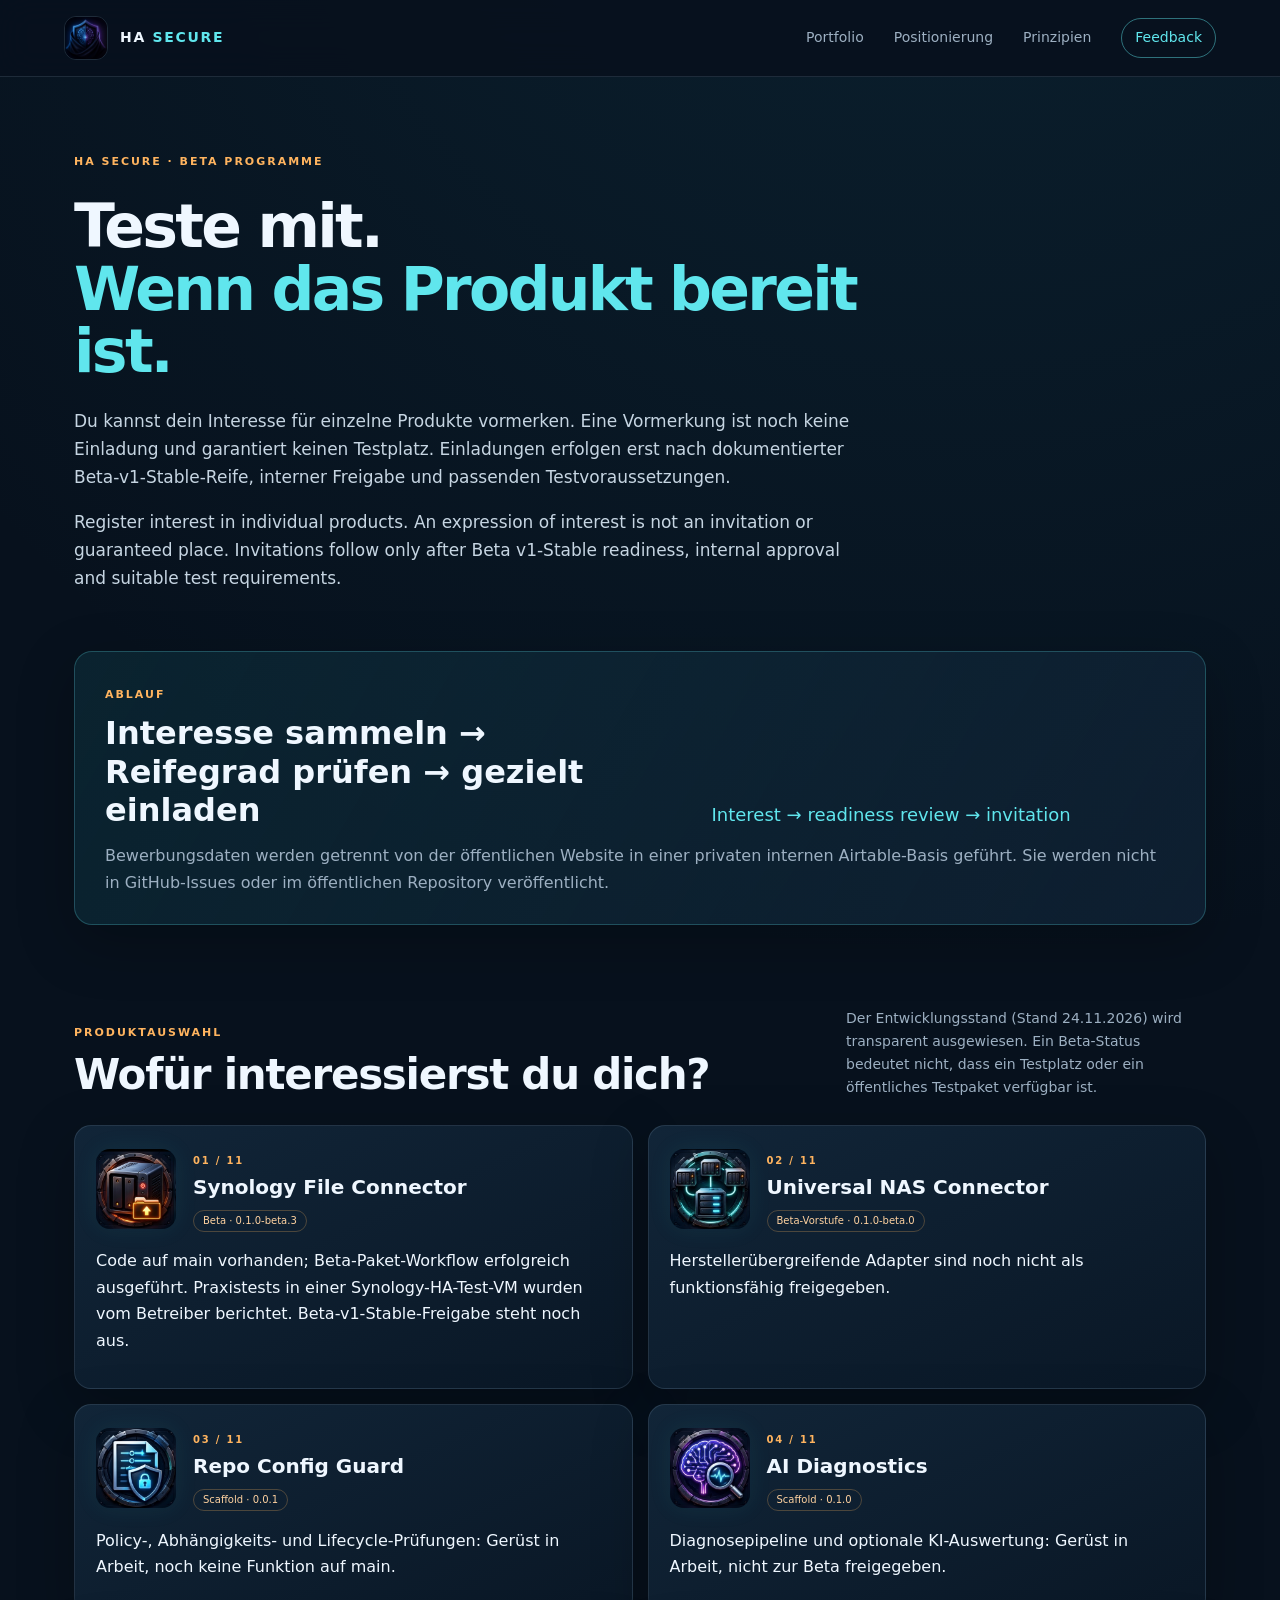
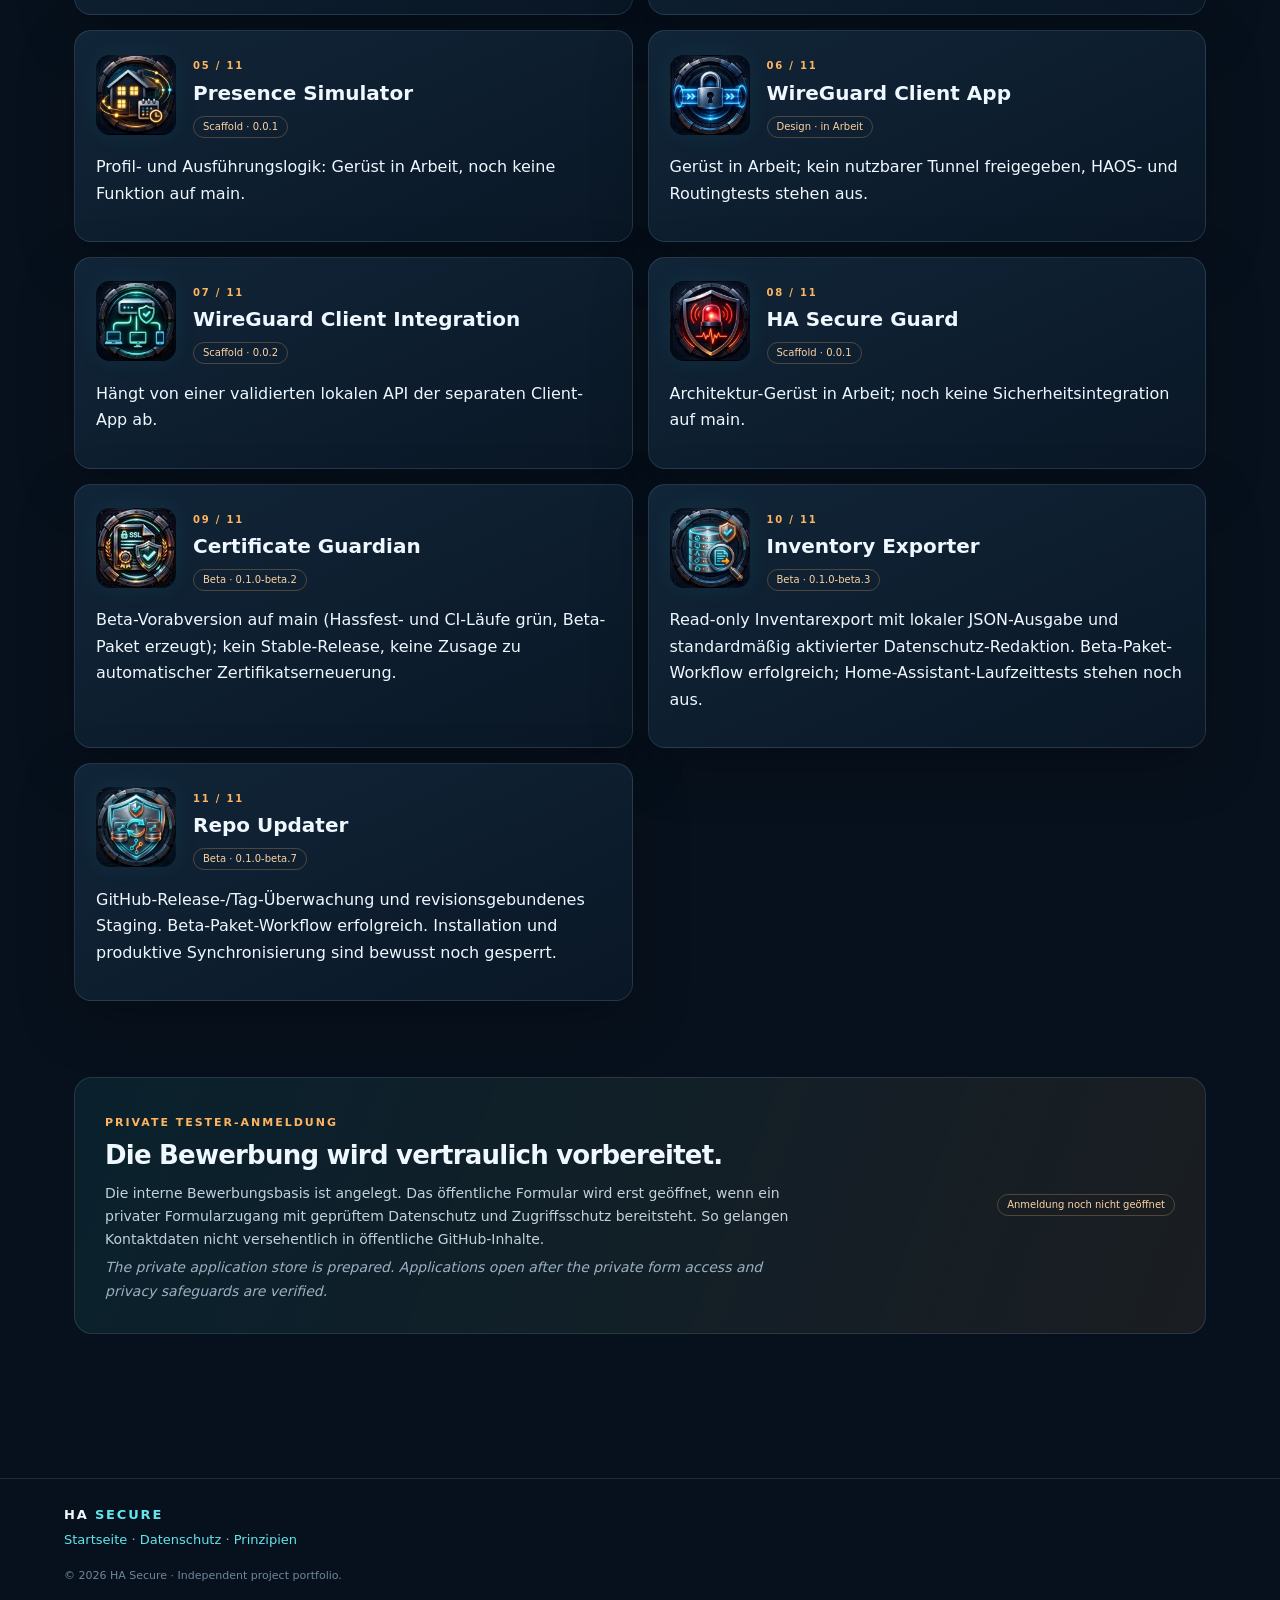
==== commit 8de1b12e: "chore: replace web icons with brand-source icons, document mapping Co-authored-by: Copilot App <2235" ====
--- a/beta.html
+++ b/beta.html
@@ -10,17 +10,17 @@
 <section class="principle-banner"><div><span class="eyebrow">ABLAUF</span><h2>Interesse sammeln → Reifegrad prüfen → gezielt einladen</h2></div><p>Interest → readiness review → invitation</p><p class="principle-detail">Bewerbungsdaten werden getrennt von der öffentlichen Website in einer privaten internen Airtable-Basis geführt. Sie werden nicht in GitHub-Issues oder im öffentlichen Repository veröffentlicht.</p></section>
 <section class="portfolio-section"><div class="section-heading"><div><span class="eyebrow">PRODUKTAUSWAHL</span><h2>Wofür interessierst du dich?</h2></div><p>Der Entwicklungsstand (Stand 24.11.2026) wird transparent ausgewiesen. Ein Beta-Status bedeutet nicht, dass ein Testplatz oder ein öffentliches Testpaket verfügbar ist.</p></div>
 <div class="product-grid">
-<article class="product-card"><div class="card-head"><img class="app-icon" src="assets/icons/ha-synology-file-connector.jpg" width="80" height="80" alt=""><div class="card-title"><span class="index">01 / 11</span><h3>Synology File Connector</h3><span class="status">Beta · 0.1.0-beta.3</span></div></div><p>Code auf main vorhanden; Beta-Paket-Workflow erfolgreich ausgeführt. Praxistests in einer Synology-HA-Test-VM wurden vom Betreiber berichtet. Beta-v1-Stable-Freigabe steht noch aus.</p></article>
-<article class="product-card"><div class="card-head"><img class="app-icon" src="assets/icons/ha-universal-nas-connector.jpg" width="80" height="80" alt=""><div class="card-title"><span class="index">02 / 11</span><h3>Universal NAS Connector</h3><span class="status">Beta-Vorstufe · 0.1.0-beta.0</span></div></div><p>Herstellerübergreifende Adapter sind noch nicht als funktionsfähig freigegeben.</p></article>
-<article class="product-card"><div class="card-head"><img class="app-icon" src="assets/icons/ha-repo-config-guard.jpg" width="80" height="80" alt=""><div class="card-title"><span class="index">03 / 11</span><h3>Repo Config Guard</h3><span class="status">Scaffold · 0.0.1</span></div></div><p>Policy-, Abhängigkeits- und Lifecycle-Prüfungen: Gerüst in Arbeit, noch keine Funktion auf main.</p></article>
-<article class="product-card"><div class="card-head"><img class="app-icon" src="assets/icons/ha-ai-diagnostics.jpg" width="80" height="80" alt=""><div class="card-title"><span class="index">04 / 11</span><h3>AI Diagnostics</h3><span class="status">Scaffold · 0.1.0</span></div></div><p>Diagnosepipeline und optionale KI-Auswertung: Gerüst in Arbeit, nicht zur Beta freigegeben.</p></article>
-<article class="product-card"><div class="card-head"><img class="app-icon" src="assets/icons/ha-presence-simulator.jpg" width="80" height="80" alt=""><div class="card-title"><span class="index">05 / 11</span><h3>Presence Simulator</h3><span class="status">Scaffold · 0.0.1</span></div></div><p>Profil- und Ausführungslogik: Gerüst in Arbeit, noch keine Funktion auf main.</p></article>
-<article class="product-card"><div class="card-head"><img class="app-icon" src="assets/icons/ha-wireguard-client-app.jpg" width="80" height="80" alt=""><div class="card-title"><span class="index">06 / 11</span><h3>WireGuard Client App</h3><span class="status">Design · in Arbeit</span></div></div><p>Gerüst in Arbeit; kein nutzbarer Tunnel freigegeben, HAOS- und Routingtests stehen aus.</p></article>
-<article class="product-card"><div class="card-head"><img class="app-icon" src="assets/icons/ha-wireguard-client.jpg" width="80" height="80" alt=""><div class="card-title"><span class="index">07 / 11</span><h3>WireGuard Client Integration</h3><span class="status">Scaffold · 0.0.2</span></div></div><p>Hängt von einer validierten lokalen API der separaten Client-App ab.</p></article>
-<article class="product-card"><div class="card-head"><img class="app-icon" src="assets/icons/ha-secure-guard.jpg" width="80" height="80" alt=""><div class="card-title"><span class="index">08 / 11</span><h3>HA Secure Guard</h3><span class="status">Scaffold · 0.0.1</span></div></div><p>Architektur-Gerüst in Arbeit; noch keine Sicherheitsintegration auf main.</p></article>
+<article class="product-card"><div class="card-head"><img class="app-icon" src="assets/icons/ha-synology-file-connector.png" width="80" height="80" alt=""><div class="card-title"><span class="index">01 / 11</span><h3>Synology File Connector</h3><span class="status">Beta · 0.1.0-beta.3</span></div></div><p>Code auf main vorhanden; Beta-Paket-Workflow erfolgreich ausgeführt. Praxistests in einer Synology-HA-Test-VM wurden vom Betreiber berichtet. Beta-v1-Stable-Freigabe steht noch aus.</p></article>
+<article class="product-card"><div class="card-head"><img class="app-icon" src="assets/icons/ha-universal-nas-connector.png" width="80" height="80" alt=""><div class="card-title"><span class="index">02 / 11</span><h3>Universal NAS Connector</h3><span class="status">Beta-Vorstufe · 0.1.0-beta.0</span></div></div><p>Herstellerübergreifende Adapter sind noch nicht als funktionsfähig freigegeben.</p></article>
+<article class="product-card"><div class="card-head"><img class="app-icon" src="assets/icons/ha-repo-config-guard.png" width="80" height="80" alt=""><div class="card-title"><span class="index">03 / 11</span><h3>Repo Config Guard</h3><span class="status">Scaffold · 0.0.1</span></div></div><p>Policy-, Abhängigkeits- und Lifecycle-Prüfungen: Gerüst in Arbeit, noch keine Funktion auf main.</p></article>
+<article class="product-card"><div class="card-head"><img class="app-icon" src="assets/icons/ha-ai-diagnostics.png" width="80" height="80" alt=""><div class="card-title"><span class="index">04 / 11</span><h3>AI Diagnostics</h3><span class="status">Scaffold · 0.1.0</span></div></div><p>Diagnosepipeline und optionale KI-Auswertung: Gerüst in Arbeit, nicht zur Beta freigegeben.</p></article>
+<article class="product-card"><div class="card-head"><img class="app-icon" src="assets/icons/ha-presence-simulator.png" width="80" height="80" alt=""><div class="card-title"><span class="index">05 / 11</span><h3>Presence Simulator</h3><span class="status">Scaffold · 0.0.1</span></div></div><p>Profil- und Ausführungslogik: Gerüst in Arbeit, noch keine Funktion auf main.</p></article>
+<article class="product-card"><div class="card-head"><img class="app-icon" src="assets/icons/ha-wireguard-client-app.png" width="80" height="80" alt=""><div class="card-title"><span class="index">06 / 11</span><h3>WireGuard Client App</h3><span class="status">Design · in Arbeit</span></div></div><p>Gerüst in Arbeit; kein nutzbarer Tunnel freigegeben, HAOS- und Routingtests stehen aus.</p></article>
+<article class="product-card"><div class="card-head"><img class="app-icon" src="assets/icons/ha-wireguard-client.png" width="80" height="80" alt=""><div class="card-title"><span class="index">07 / 11</span><h3>WireGuard Client Integration</h3><span class="status">Scaffold · 0.0.2</span></div></div><p>Hängt von einer validierten lokalen API der separaten Client-App ab.</p></article>
+<article class="product-card"><div class="card-head"><img class="app-icon" src="assets/icons/ha-secure-guard.png" width="80" height="80" alt=""><div class="card-title"><span class="index">08 / 11</span><h3>HA Secure Guard</h3><span class="status">Scaffold · 0.0.1</span></div></div><p>Architektur-Gerüst in Arbeit; noch keine Sicherheitsintegration auf main.</p></article>
 <article class="product-card"><div class="card-head"><img class="app-icon" src="assets/icons/ha-certificate-guardian.jpg" width="80" height="80" alt=""><div class="card-title"><span class="index">09 / 11</span><h3>Certificate Guardian</h3><span class="status">Beta · 0.1.0-beta.2</span></div></div><p>Beta-Vorabversion auf main (Hassfest- und CI-Läufe grün, Beta-Paket erzeugt); kein Stable-Release, keine Zusage zu automatischer Zertifikatserneuerung.</p></article>
-<article class="product-card"><div class="card-head"><img class="app-icon" src="assets/icons/ha-inventory-exporter-96.png" width="80" height="80" alt="Inventory Exporter"><div class="card-title"><span class="index">10 / 11</span><h3>Inventory Exporter</h3><span class="status">Beta · 0.1.0-beta.3</span></div></div><p>Read-only Inventarexport mit lokaler JSON-Ausgabe und standardmäßig aktivierter Datenschutz-Redaktion. Beta-Paket-Workflow erfolgreich; Home-Assistant-Laufzeittests stehen noch aus.</p></article>
-<article class="product-card"><div class="card-head"><img class="app-icon" src="assets/icons/ha-repo-updater-96.png" width="80" height="80" alt="Repo Updater"><div class="card-title"><span class="index">11 / 11</span><h3>Repo Updater</h3><span class="status">Beta · 0.1.0-beta.7</span></div></div><p>GitHub-Release-/Tag-Überwachung und revisionsgebundenes Staging. Beta-Paket-Workflow erfolgreich. Installation und produktive Synchronisierung sind bewusst noch gesperrt.</p></article>
+<article class="product-card"><div class="card-head"><img class="app-icon" src="assets/icons/ha-inventory-exporter.png" width="80" height="80" alt="Inventory Exporter"><div class="card-title"><span class="index">10 / 11</span><h3>Inventory Exporter</h3><span class="status">Beta · 0.1.0-beta.3</span></div></div><p>Read-only Inventarexport mit lokaler JSON-Ausgabe und standardmäßig aktivierter Datenschutz-Redaktion. Beta-Paket-Workflow erfolgreich; Home-Assistant-Laufzeittests stehen noch aus.</p></article>
+<article class="product-card"><div class="card-head"><img class="app-icon" src="assets/icons/ha-repo-updater.png" width="80" height="80" alt="Repo Updater"><div class="card-title"><span class="index">11 / 11</span><h3>Repo Updater</h3><span class="status">Beta · 0.1.0-beta.7</span></div></div><p>GitHub-Release-/Tag-Überwachung und revisionsgebundenes Staging. Beta-Paket-Workflow erfolgreich. Installation und produktive Synchronisierung sind bewusst noch gesperrt.</p></article>
 </div></section>
 <section class="feedback"><div><span class="eyebrow">PRIVATE TESTER-ANMELDUNG</span><h2>Die Bewerbung wird vertraulich vorbereitet.</h2><p>Die interne Bewerbungsbasis ist angelegt. Das öffentliche Formular wird erst geöffnet, wenn ein privater Formularzugang mit geprüftem Datenschutz und Zugriffsschutz bereitsteht. So gelangen Kontaktdaten nicht versehentlich in öffentliche GitHub-Inhalte.</p><p class="muted">The private application store is prepared. Applications open after the private form access and privacy safeguards are verified.</p></div><span class="status">Anmeldung noch nicht geöffnet</span></section>
 </main><footer><div class="footer-brand">HA <b>SECURE</b></div><p><a href="index.html">Startseite</a> · <a href="privacy.html">Datenschutz</a> · <a href="principles.html">Prinzipien</a></p><small>© 2026 HA Secure · Independent project portfolio.</small></footer></body></html>
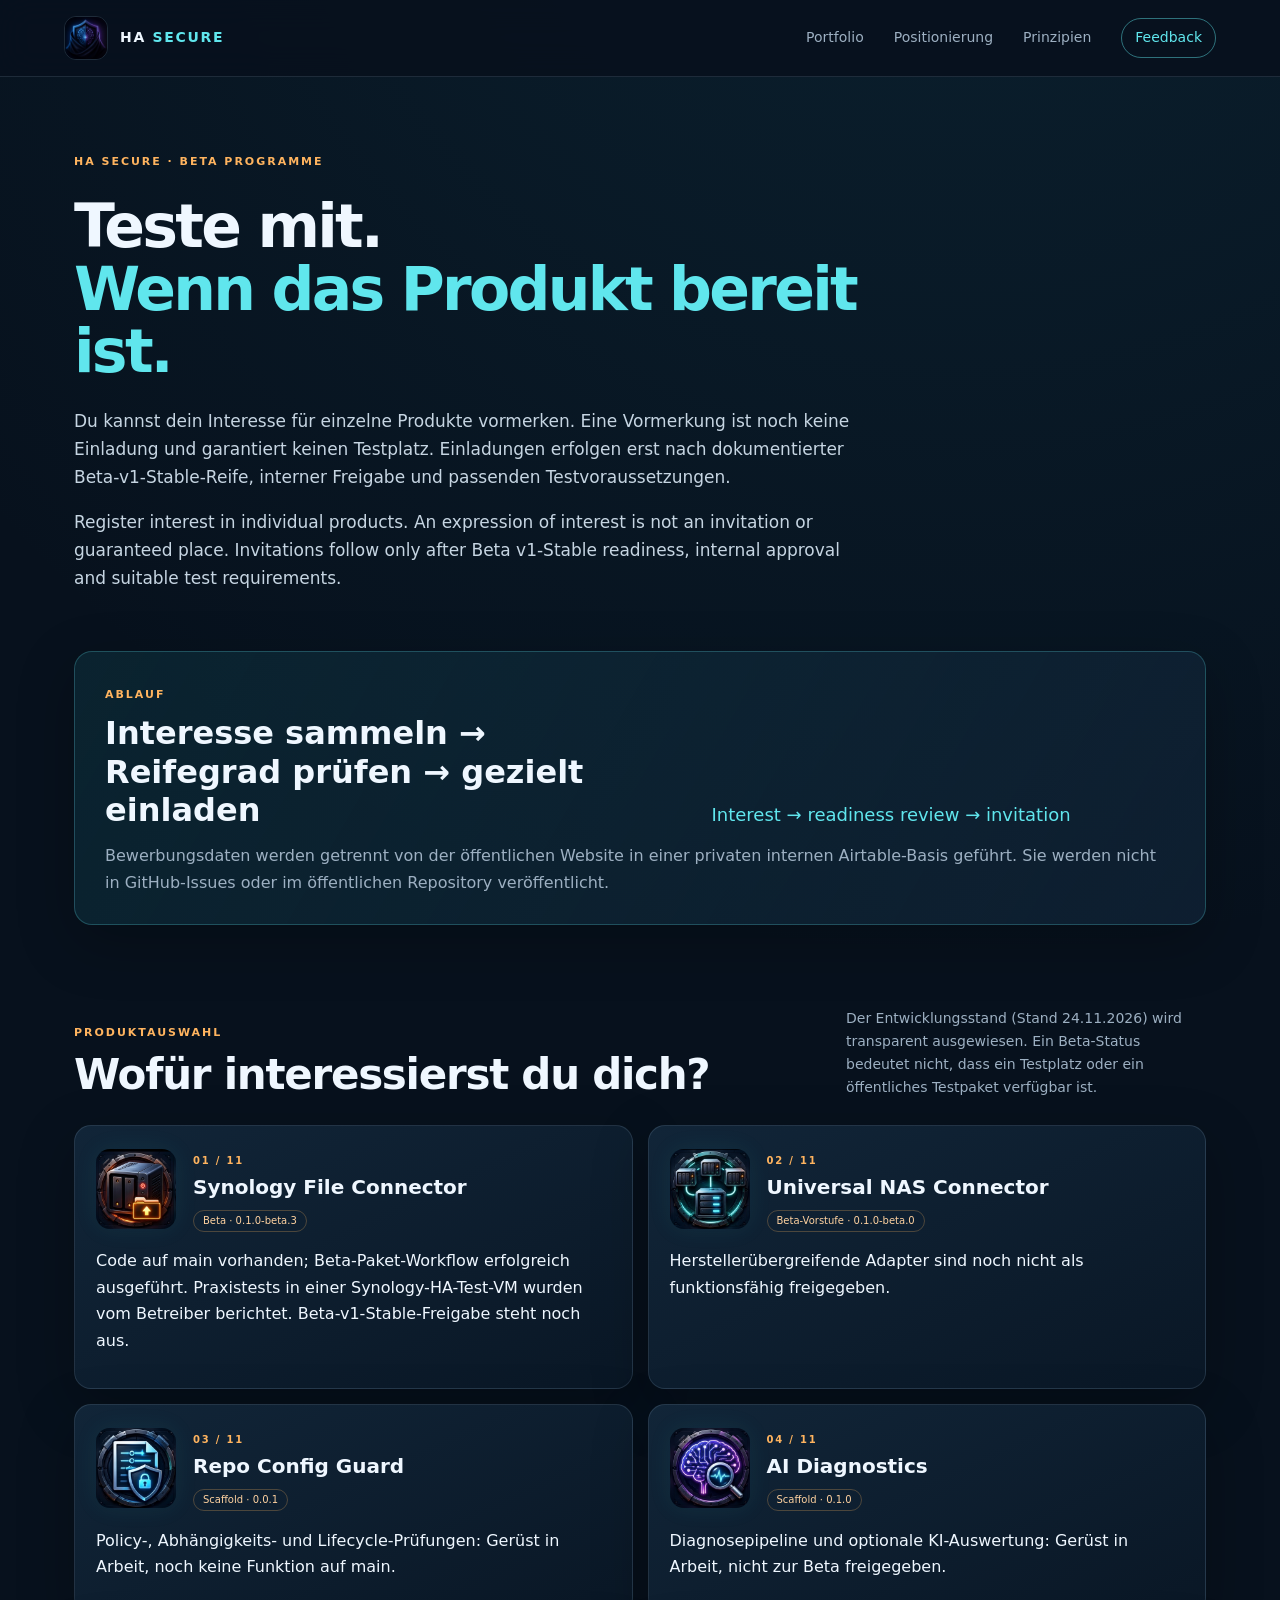
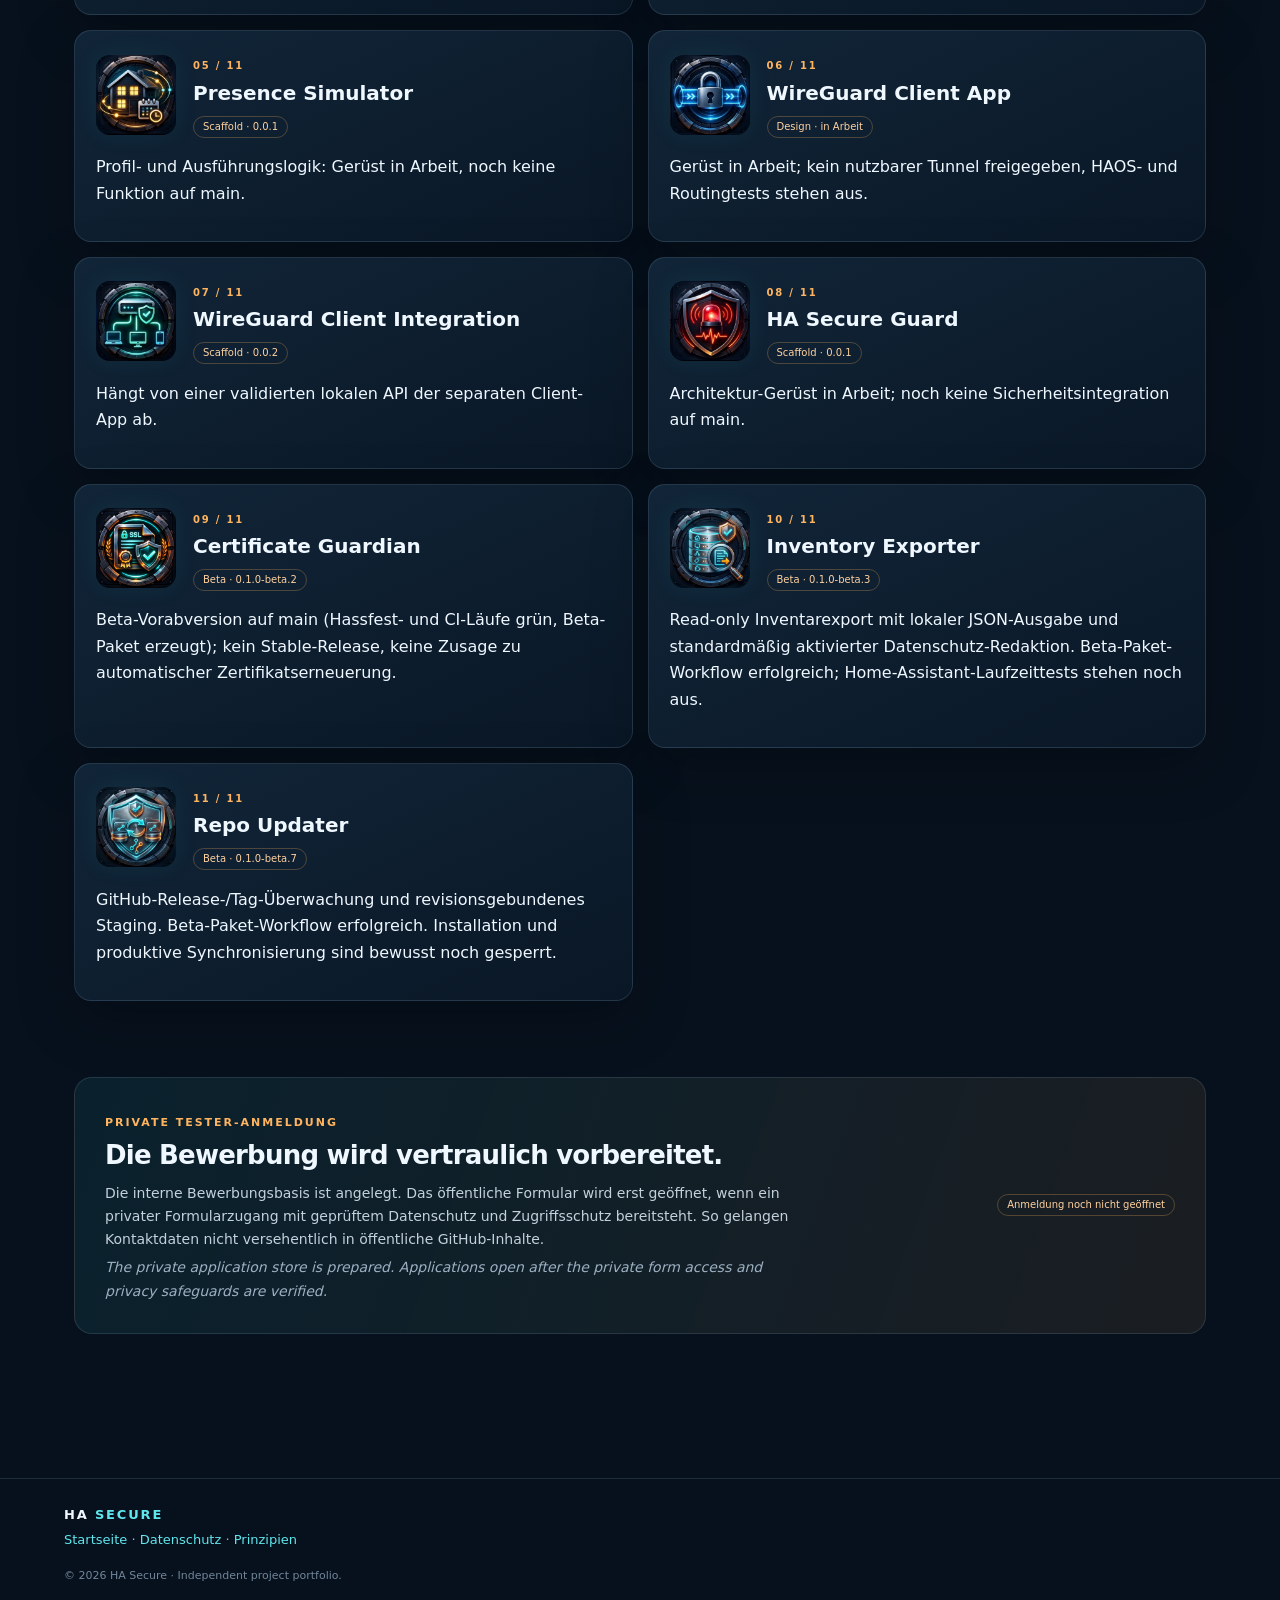
==== commit 54045566: "chore: use brand-source icon for Certificate Guardian, document deviation Co-authored-by: Copilot Ap" ====
--- a/beta.html
+++ b/beta.html
@@ -18,7 +18,7 @@
 <article class="product-card"><div class="card-head"><img class="app-icon" src="assets/icons/ha-wireguard-client-app.png" width="80" height="80" alt=""><div class="card-title"><span class="index">06 / 11</span><h3>WireGuard Client App</h3><span class="status">Design · in Arbeit</span></div></div><p>Gerüst in Arbeit; kein nutzbarer Tunnel freigegeben, HAOS- und Routingtests stehen aus.</p></article>
 <article class="product-card"><div class="card-head"><img class="app-icon" src="assets/icons/ha-wireguard-client.png" width="80" height="80" alt=""><div class="card-title"><span class="index">07 / 11</span><h3>WireGuard Client Integration</h3><span class="status">Scaffold · 0.0.2</span></div></div><p>Hängt von einer validierten lokalen API der separaten Client-App ab.</p></article>
 <article class="product-card"><div class="card-head"><img class="app-icon" src="assets/icons/ha-secure-guard.png" width="80" height="80" alt=""><div class="card-title"><span class="index">08 / 11</span><h3>HA Secure Guard</h3><span class="status">Scaffold · 0.0.1</span></div></div><p>Architektur-Gerüst in Arbeit; noch keine Sicherheitsintegration auf main.</p></article>
-<article class="product-card"><div class="card-head"><img class="app-icon" src="assets/icons/ha-certificate-guardian.jpg" width="80" height="80" alt=""><div class="card-title"><span class="index">09 / 11</span><h3>Certificate Guardian</h3><span class="status">Beta · 0.1.0-beta.2</span></div></div><p>Beta-Vorabversion auf main (Hassfest- und CI-Läufe grün, Beta-Paket erzeugt); kein Stable-Release, keine Zusage zu automatischer Zertifikatserneuerung.</p></article>
+<article class="product-card"><div class="card-head"><img class="app-icon" src="assets/icons/ha-certificate-guardian.png" width="80" height="80" alt=""><div class="card-title"><span class="index">09 / 11</span><h3>Certificate Guardian</h3><span class="status">Beta · 0.1.0-beta.2</span></div></div><p>Beta-Vorabversion auf main (Hassfest- und CI-Läufe grün, Beta-Paket erzeugt); kein Stable-Release, keine Zusage zu automatischer Zertifikatserneuerung.</p></article>
 <article class="product-card"><div class="card-head"><img class="app-icon" src="assets/icons/ha-inventory-exporter.png" width="80" height="80" alt="Inventory Exporter"><div class="card-title"><span class="index">10 / 11</span><h3>Inventory Exporter</h3><span class="status">Beta · 0.1.0-beta.3</span></div></div><p>Read-only Inventarexport mit lokaler JSON-Ausgabe und standardmäßig aktivierter Datenschutz-Redaktion. Beta-Paket-Workflow erfolgreich; Home-Assistant-Laufzeittests stehen noch aus.</p></article>
 <article class="product-card"><div class="card-head"><img class="app-icon" src="assets/icons/ha-repo-updater.png" width="80" height="80" alt="Repo Updater"><div class="card-title"><span class="index">11 / 11</span><h3>Repo Updater</h3><span class="status">Beta · 0.1.0-beta.7</span></div></div><p>GitHub-Release-/Tag-Überwachung und revisionsgebundenes Staging. Beta-Paket-Workflow erfolgreich. Installation und produktive Synchronisierung sind bewusst noch gesperrt.</p></article>
 </div></section>
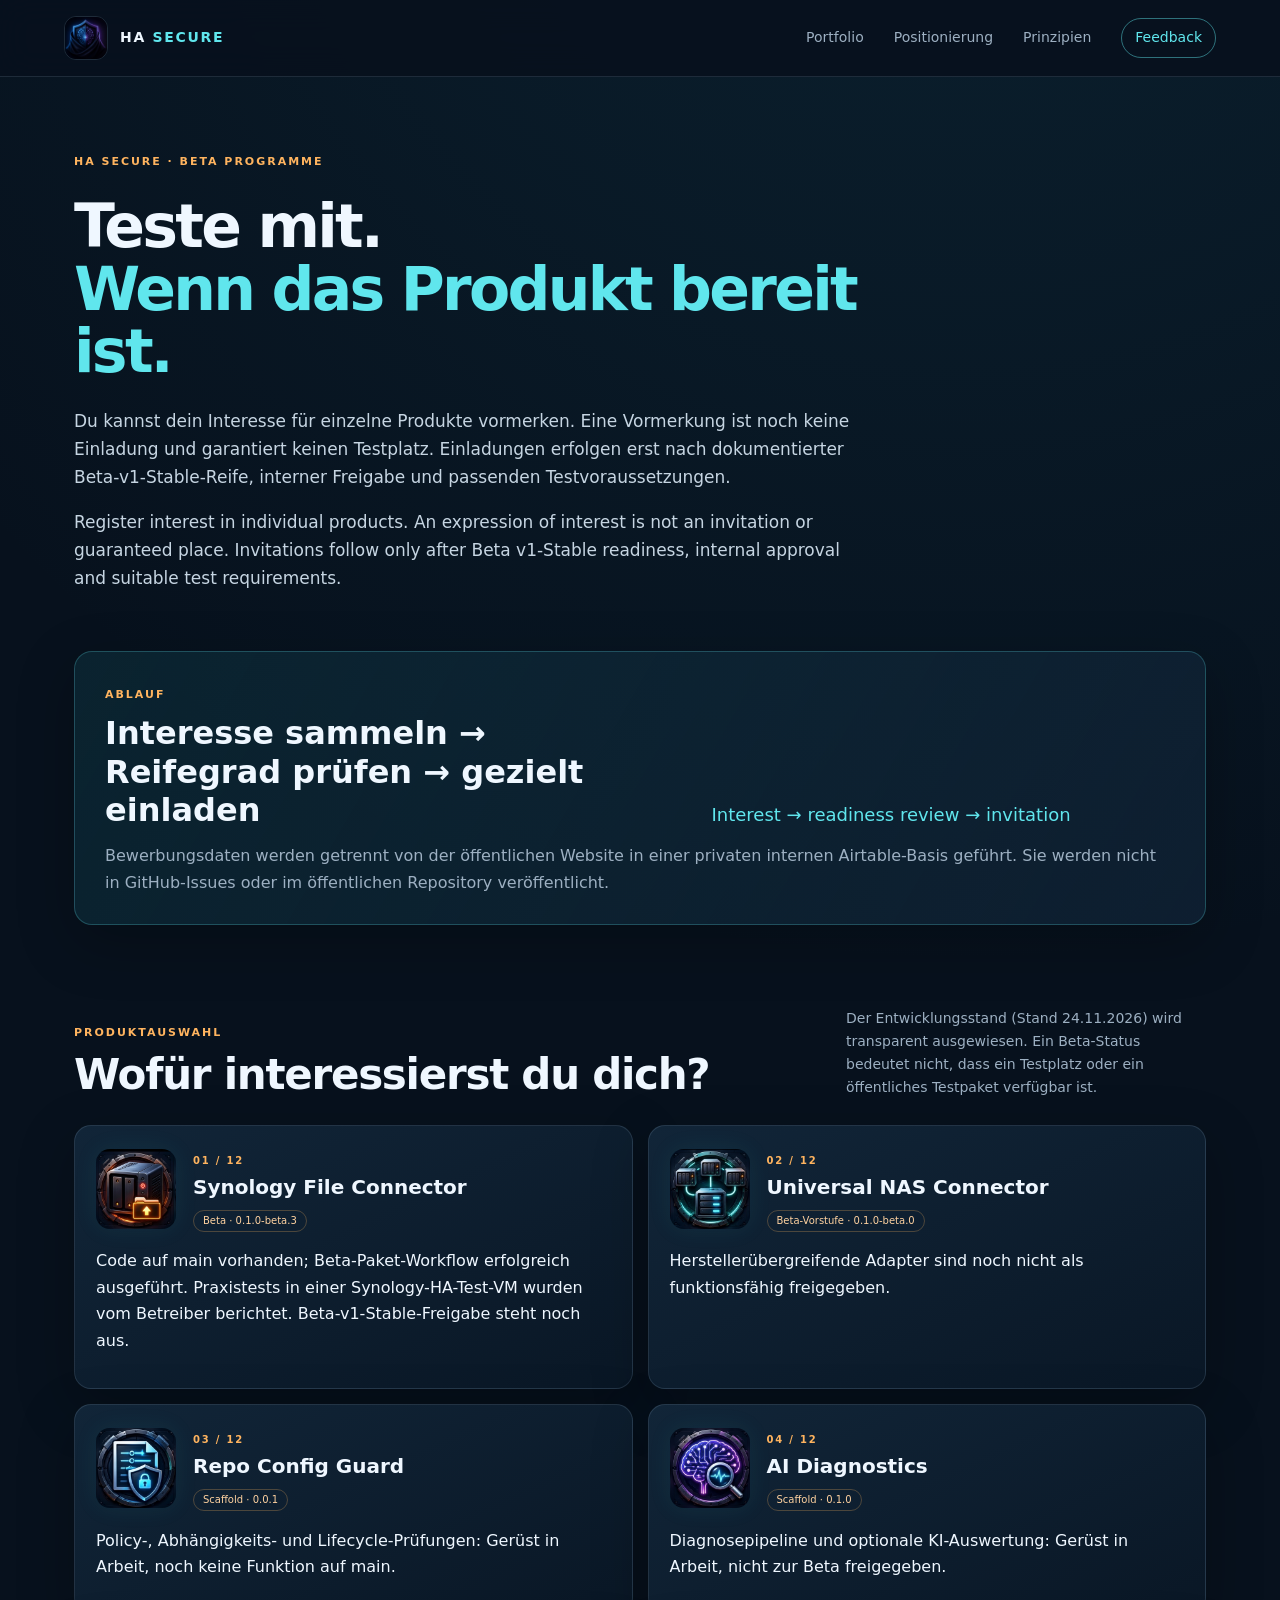
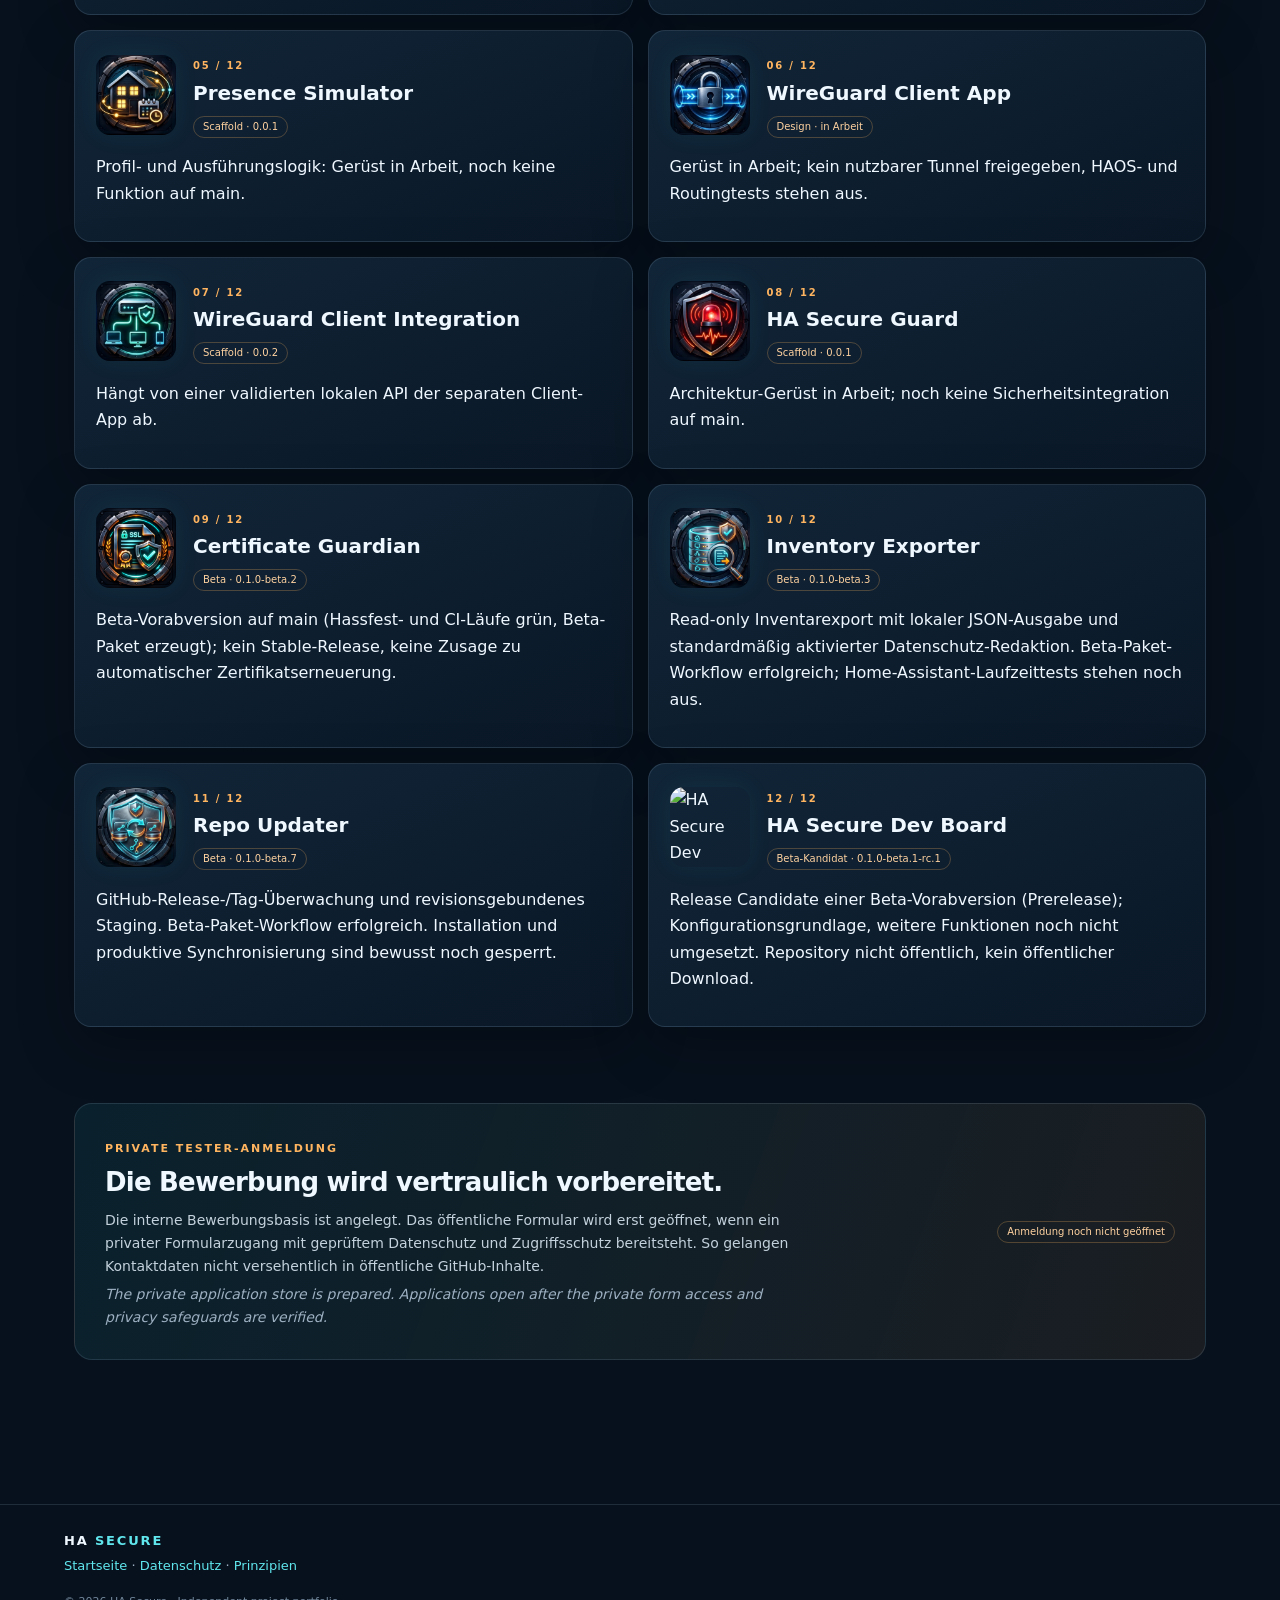
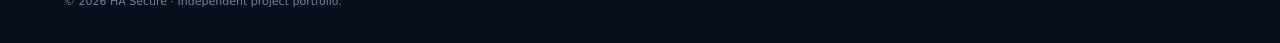
==== commit 23cde2b3: "feat: list HA Secure Dev Board as beta candidate (no repo links) Co-authored-by: Copilot App <223556" ====
--- a/beta.html
+++ b/beta.html
@@ -10,17 +10,18 @@
 <section class="principle-banner"><div><span class="eyebrow">ABLAUF</span><h2>Interesse sammeln → Reifegrad prüfen → gezielt einladen</h2></div><p>Interest → readiness review → invitation</p><p class="principle-detail">Bewerbungsdaten werden getrennt von der öffentlichen Website in einer privaten internen Airtable-Basis geführt. Sie werden nicht in GitHub-Issues oder im öffentlichen Repository veröffentlicht.</p></section>
 <section class="portfolio-section"><div class="section-heading"><div><span class="eyebrow">PRODUKTAUSWAHL</span><h2>Wofür interessierst du dich?</h2></div><p>Der Entwicklungsstand (Stand 24.11.2026) wird transparent ausgewiesen. Ein Beta-Status bedeutet nicht, dass ein Testplatz oder ein öffentliches Testpaket verfügbar ist.</p></div>
 <div class="product-grid">
-<article class="product-card"><div class="card-head"><img class="app-icon" src="assets/icons/ha-synology-file-connector.png" width="80" height="80" alt=""><div class="card-title"><span class="index">01 / 11</span><h3>Synology File Connector</h3><span class="status">Beta · 0.1.0-beta.3</span></div></div><p>Code auf main vorhanden; Beta-Paket-Workflow erfolgreich ausgeführt. Praxistests in einer Synology-HA-Test-VM wurden vom Betreiber berichtet. Beta-v1-Stable-Freigabe steht noch aus.</p></article>
-<article class="product-card"><div class="card-head"><img class="app-icon" src="assets/icons/ha-universal-nas-connector.png" width="80" height="80" alt=""><div class="card-title"><span class="index">02 / 11</span><h3>Universal NAS Connector</h3><span class="status">Beta-Vorstufe · 0.1.0-beta.0</span></div></div><p>Herstellerübergreifende Adapter sind noch nicht als funktionsfähig freigegeben.</p></article>
-<article class="product-card"><div class="card-head"><img class="app-icon" src="assets/icons/ha-repo-config-guard.png" width="80" height="80" alt=""><div class="card-title"><span class="index">03 / 11</span><h3>Repo Config Guard</h3><span class="status">Scaffold · 0.0.1</span></div></div><p>Policy-, Abhängigkeits- und Lifecycle-Prüfungen: Gerüst in Arbeit, noch keine Funktion auf main.</p></article>
-<article class="product-card"><div class="card-head"><img class="app-icon" src="assets/icons/ha-ai-diagnostics.png" width="80" height="80" alt=""><div class="card-title"><span class="index">04 / 11</span><h3>AI Diagnostics</h3><span class="status">Scaffold · 0.1.0</span></div></div><p>Diagnosepipeline und optionale KI-Auswertung: Gerüst in Arbeit, nicht zur Beta freigegeben.</p></article>
-<article class="product-card"><div class="card-head"><img class="app-icon" src="assets/icons/ha-presence-simulator.png" width="80" height="80" alt=""><div class="card-title"><span class="index">05 / 11</span><h3>Presence Simulator</h3><span class="status">Scaffold · 0.0.1</span></div></div><p>Profil- und Ausführungslogik: Gerüst in Arbeit, noch keine Funktion auf main.</p></article>
-<article class="product-card"><div class="card-head"><img class="app-icon" src="assets/icons/ha-wireguard-client-app.png" width="80" height="80" alt=""><div class="card-title"><span class="index">06 / 11</span><h3>WireGuard Client App</h3><span class="status">Design · in Arbeit</span></div></div><p>Gerüst in Arbeit; kein nutzbarer Tunnel freigegeben, HAOS- und Routingtests stehen aus.</p></article>
-<article class="product-card"><div class="card-head"><img class="app-icon" src="assets/icons/ha-wireguard-client.png" width="80" height="80" alt=""><div class="card-title"><span class="index">07 / 11</span><h3>WireGuard Client Integration</h3><span class="status">Scaffold · 0.0.2</span></div></div><p>Hängt von einer validierten lokalen API der separaten Client-App ab.</p></article>
-<article class="product-card"><div class="card-head"><img class="app-icon" src="assets/icons/ha-secure-guard.png" width="80" height="80" alt=""><div class="card-title"><span class="index">08 / 11</span><h3>HA Secure Guard</h3><span class="status">Scaffold · 0.0.1</span></div></div><p>Architektur-Gerüst in Arbeit; noch keine Sicherheitsintegration auf main.</p></article>
-<article class="product-card"><div class="card-head"><img class="app-icon" src="assets/icons/ha-certificate-guardian.png" width="80" height="80" alt=""><div class="card-title"><span class="index">09 / 11</span><h3>Certificate Guardian</h3><span class="status">Beta · 0.1.0-beta.2</span></div></div><p>Beta-Vorabversion auf main (Hassfest- und CI-Läufe grün, Beta-Paket erzeugt); kein Stable-Release, keine Zusage zu automatischer Zertifikatserneuerung.</p></article>
-<article class="product-card"><div class="card-head"><img class="app-icon" src="assets/icons/ha-inventory-exporter.png" width="80" height="80" alt="Inventory Exporter"><div class="card-title"><span class="index">10 / 11</span><h3>Inventory Exporter</h3><span class="status">Beta · 0.1.0-beta.3</span></div></div><p>Read-only Inventarexport mit lokaler JSON-Ausgabe und standardmäßig aktivierter Datenschutz-Redaktion. Beta-Paket-Workflow erfolgreich; Home-Assistant-Laufzeittests stehen noch aus.</p></article>
-<article class="product-card"><div class="card-head"><img class="app-icon" src="assets/icons/ha-repo-updater.png" width="80" height="80" alt="Repo Updater"><div class="card-title"><span class="index">11 / 11</span><h3>Repo Updater</h3><span class="status">Beta · 0.1.0-beta.7</span></div></div><p>GitHub-Release-/Tag-Überwachung und revisionsgebundenes Staging. Beta-Paket-Workflow erfolgreich. Installation und produktive Synchronisierung sind bewusst noch gesperrt.</p></article>
+<article class="product-card"><div class="card-head"><img class="app-icon" src="assets/icons/ha-synology-file-connector.png" width="80" height="80" alt=""><div class="card-title"><span class="index">01 / 12</span><h3>Synology File Connector</h3><span class="status">Beta · 0.1.0-beta.3</span></div></div><p>Code auf main vorhanden; Beta-Paket-Workflow erfolgreich ausgeführt. Praxistests in einer Synology-HA-Test-VM wurden vom Betreiber berichtet. Beta-v1-Stable-Freigabe steht noch aus.</p></article>
+<article class="product-card"><div class="card-head"><img class="app-icon" src="assets/icons/ha-universal-nas-connector.png" width="80" height="80" alt=""><div class="card-title"><span class="index">02 / 12</span><h3>Universal NAS Connector</h3><span class="status">Beta-Vorstufe · 0.1.0-beta.0</span></div></div><p>Herstellerübergreifende Adapter sind noch nicht als funktionsfähig freigegeben.</p></article>
+<article class="product-card"><div class="card-head"><img class="app-icon" src="assets/icons/ha-repo-config-guard.png" width="80" height="80" alt=""><div class="card-title"><span class="index">03 / 12</span><h3>Repo Config Guard</h3><span class="status">Scaffold · 0.0.1</span></div></div><p>Policy-, Abhängigkeits- und Lifecycle-Prüfungen: Gerüst in Arbeit, noch keine Funktion auf main.</p></article>
+<article class="product-card"><div class="card-head"><img class="app-icon" src="assets/icons/ha-ai-diagnostics.png" width="80" height="80" alt=""><div class="card-title"><span class="index">04 / 12</span><h3>AI Diagnostics</h3><span class="status">Scaffold · 0.1.0</span></div></div><p>Diagnosepipeline und optionale KI-Auswertung: Gerüst in Arbeit, nicht zur Beta freigegeben.</p></article>
+<article class="product-card"><div class="card-head"><img class="app-icon" src="assets/icons/ha-presence-simulator.png" width="80" height="80" alt=""><div class="card-title"><span class="index">05 / 12</span><h3>Presence Simulator</h3><span class="status">Scaffold · 0.0.1</span></div></div><p>Profil- und Ausführungslogik: Gerüst in Arbeit, noch keine Funktion auf main.</p></article>
+<article class="product-card"><div class="card-head"><img class="app-icon" src="assets/icons/ha-wireguard-client-app.png" width="80" height="80" alt=""><div class="card-title"><span class="index">06 / 12</span><h3>WireGuard Client App</h3><span class="status">Design · in Arbeit</span></div></div><p>Gerüst in Arbeit; kein nutzbarer Tunnel freigegeben, HAOS- und Routingtests stehen aus.</p></article>
+<article class="product-card"><div class="card-head"><img class="app-icon" src="assets/icons/ha-wireguard-client.png" width="80" height="80" alt=""><div class="card-title"><span class="index">07 / 12</span><h3>WireGuard Client Integration</h3><span class="status">Scaffold · 0.0.2</span></div></div><p>Hängt von einer validierten lokalen API der separaten Client-App ab.</p></article>
+<article class="product-card"><div class="card-head"><img class="app-icon" src="assets/icons/ha-secure-guard.png" width="80" height="80" alt=""><div class="card-title"><span class="index">08 / 12</span><h3>HA Secure Guard</h3><span class="status">Scaffold · 0.0.1</span></div></div><p>Architektur-Gerüst in Arbeit; noch keine Sicherheitsintegration auf main.</p></article>
+<article class="product-card"><div class="card-head"><img class="app-icon" src="assets/icons/ha-certificate-guardian.png" width="80" height="80" alt=""><div class="card-title"><span class="index">09 / 12</span><h3>Certificate Guardian</h3><span class="status">Beta · 0.1.0-beta.2</span></div></div><p>Beta-Vorabversion auf main (Hassfest- und CI-Läufe grün, Beta-Paket erzeugt); kein Stable-Release, keine Zusage zu automatischer Zertifikatserneuerung.</p></article>
+<article class="product-card"><div class="card-head"><img class="app-icon" src="assets/icons/ha-inventory-exporter.png" width="80" height="80" alt="Inventory Exporter"><div class="card-title"><span class="index">10 / 12</span><h3>Inventory Exporter</h3><span class="status">Beta · 0.1.0-beta.3</span></div></div><p>Read-only Inventarexport mit lokaler JSON-Ausgabe und standardmäßig aktivierter Datenschutz-Redaktion. Beta-Paket-Workflow erfolgreich; Home-Assistant-Laufzeittests stehen noch aus.</p></article>
+<article class="product-card"><div class="card-head"><img class="app-icon" src="assets/icons/ha-repo-updater.png" width="80" height="80" alt="Repo Updater"><div class="card-title"><span class="index">11 / 12</span><h3>Repo Updater</h3><span class="status">Beta · 0.1.0-beta.7</span></div></div><p>GitHub-Release-/Tag-Überwachung und revisionsgebundenes Staging. Beta-Paket-Workflow erfolgreich. Installation und produktive Synchronisierung sind bewusst noch gesperrt.</p></article>
+<article class="product-card"><div class="card-head"><img class="app-icon" src="assets/icons/ha-secure-dev-board.png" width="80" height="80" alt="HA Secure Dev Board"><div class="card-title"><span class="index">12 / 12</span><h3>HA Secure Dev Board</h3><span class="status">Beta-Kandidat · 0.1.0-beta.1-rc.1</span></div></div><p>Release Candidate einer Beta-Vorabversion (Prerelease); Konfigurationsgrundlage, weitere Funktionen noch nicht umgesetzt. Repository nicht öffentlich, kein öffentlicher Download.</p></article>
 </div></section>
 <section class="feedback"><div><span class="eyebrow">PRIVATE TESTER-ANMELDUNG</span><h2>Die Bewerbung wird vertraulich vorbereitet.</h2><p>Die interne Bewerbungsbasis ist angelegt. Das öffentliche Formular wird erst geöffnet, wenn ein privater Formularzugang mit geprüftem Datenschutz und Zugriffsschutz bereitsteht. So gelangen Kontaktdaten nicht versehentlich in öffentliche GitHub-Inhalte.</p><p class="muted">The private application store is prepared. Applications open after the private form access and privacy safeguards are verified.</p></div><span class="status">Anmeldung noch nicht geöffnet</span></section>
 </main><footer><div class="footer-brand">HA <b>SECURE</b></div><p><a href="index.html">Startseite</a> · <a href="privacy.html">Datenschutz</a> · <a href="principles.html">Prinzipien</a></p><small>© 2026 HA Secure · Independent project portfolio.</small></footer></body></html>
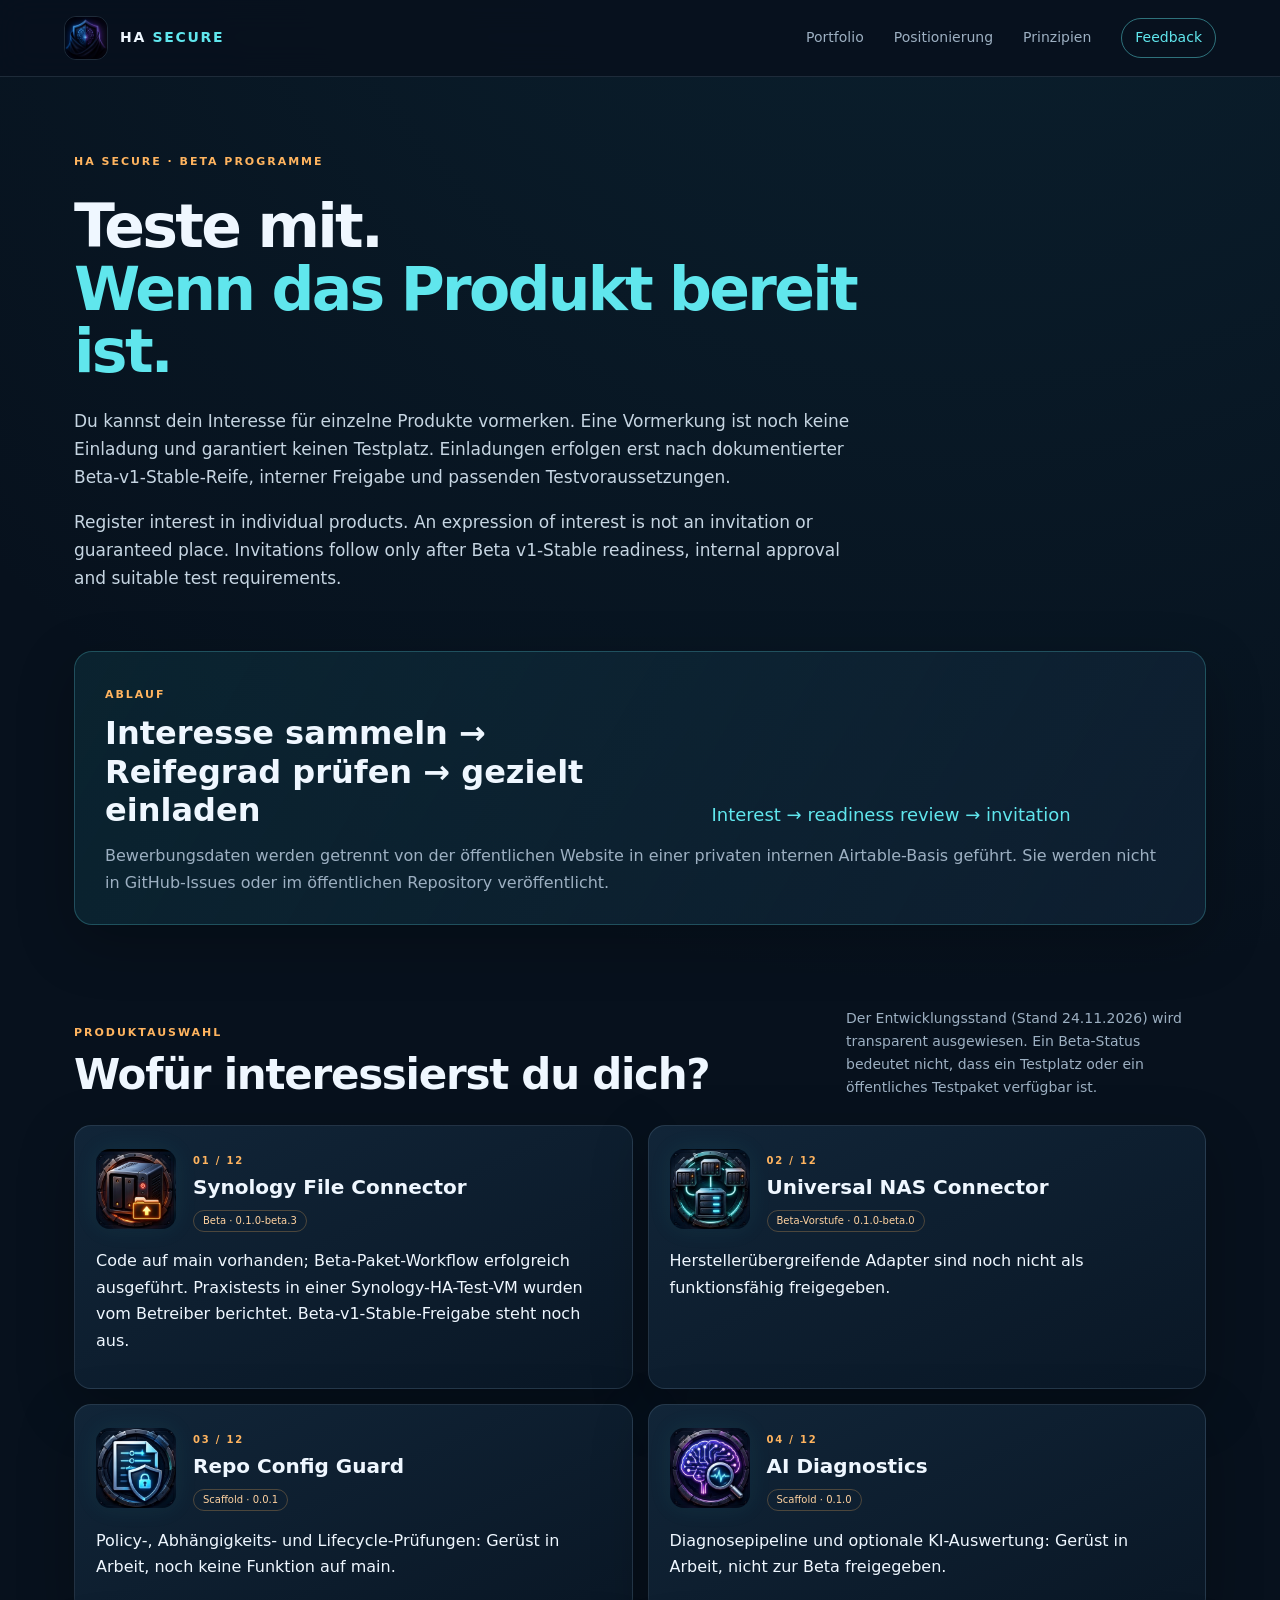
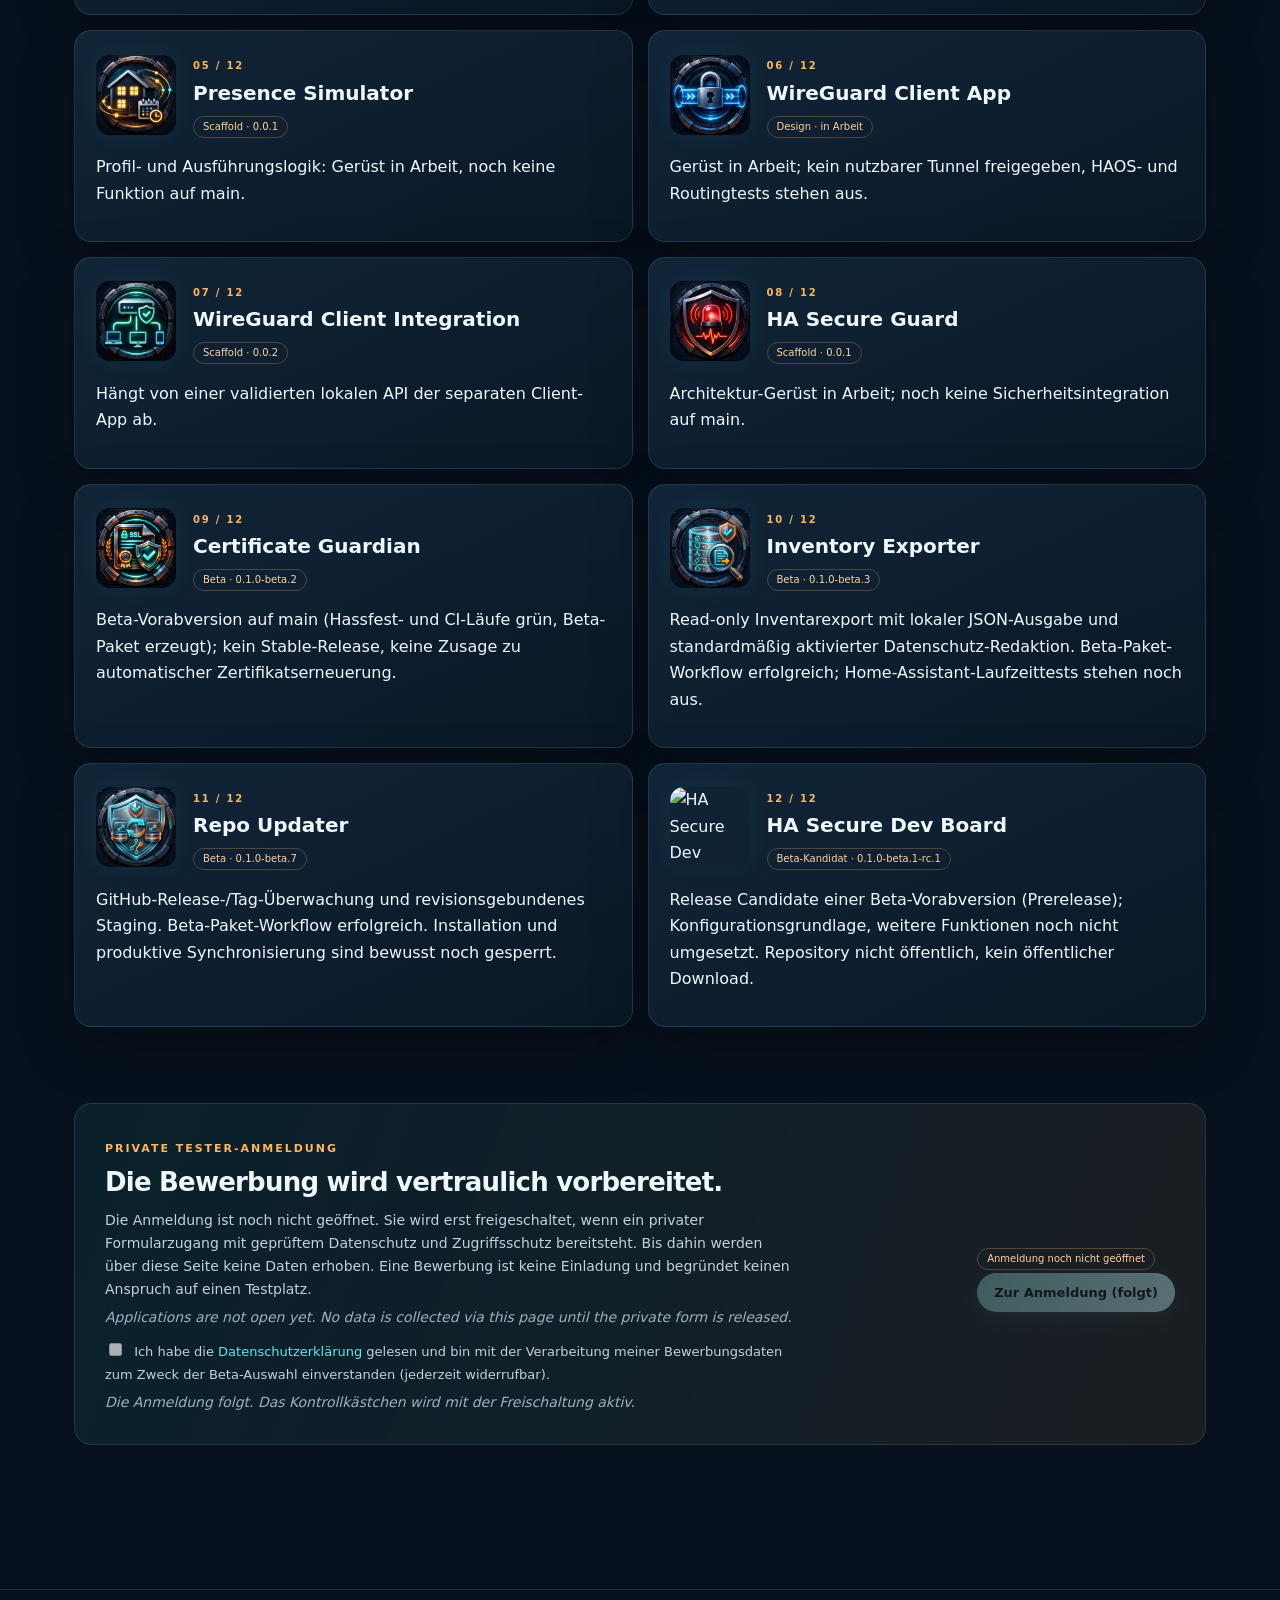
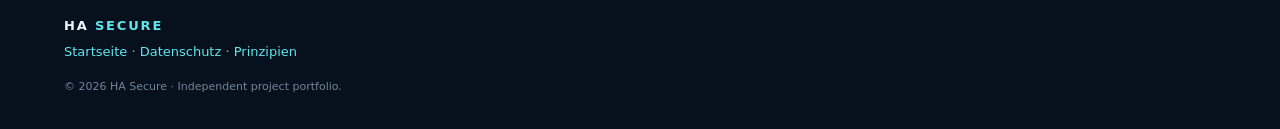
==== commit f3328848: "Merge pull request #10 from HASecure/hasecure-beta-registration-prep feat: Beta-Registrierung vorber" ====
--- a/beta.html
+++ b/beta.html
@@ -23,5 +23,5 @@
 <article class="product-card"><div class="card-head"><img class="app-icon" src="assets/icons/ha-repo-updater.png" width="80" height="80" alt="Repo Updater"><div class="card-title"><span class="index">11 / 12</span><h3>Repo Updater</h3><span class="status">Beta · 0.1.0-beta.7</span></div></div><p>GitHub-Release-/Tag-Überwachung und revisionsgebundenes Staging. Beta-Paket-Workflow erfolgreich. Installation und produktive Synchronisierung sind bewusst noch gesperrt.</p></article>
 <article class="product-card"><div class="card-head"><img class="app-icon" src="assets/icons/ha-secure-dev-board.png" width="80" height="80" alt="HA Secure Dev Board"><div class="card-title"><span class="index">12 / 12</span><h3>HA Secure Dev Board</h3><span class="status">Beta-Kandidat · 0.1.0-beta.1-rc.1</span></div></div><p>Release Candidate einer Beta-Vorabversion (Prerelease); Konfigurationsgrundlage, weitere Funktionen noch nicht umgesetzt. Repository nicht öffentlich, kein öffentlicher Download.</p></article>
 </div></section>
-<section class="feedback"><div><span class="eyebrow">PRIVATE TESTER-ANMELDUNG</span><h2>Die Bewerbung wird vertraulich vorbereitet.</h2><p>Die interne Bewerbungsbasis ist angelegt. Das öffentliche Formular wird erst geöffnet, wenn ein privater Formularzugang mit geprüftem Datenschutz und Zugriffsschutz bereitsteht. So gelangen Kontaktdaten nicht versehentlich in öffentliche GitHub-Inhalte.</p><p class="muted">The private application store is prepared. Applications open after the private form access and privacy safeguards are verified.</p></div><span class="status">Anmeldung noch nicht geöffnet</span></section>
+<section class="feedback" id="anmeldung"><div><span class="eyebrow">PRIVATE TESTER-ANMELDUNG</span><h2>Die Bewerbung wird vertraulich vorbereitet.</h2><p>Die Anmeldung ist noch nicht geöffnet. Sie wird erst freigeschaltet, wenn ein privater Formularzugang mit geprüftem Datenschutz und Zugriffsschutz bereitsteht. Bis dahin werden über diese Seite keine Daten erhoben. Eine Bewerbung ist keine Einladung und begründet keinen Anspruch auf einen Testplatz.</p><p class="muted">Applications are not open yet. No data is collected via this page until the private form is released.</p><p><label><input type="checkbox" id="consent"> Ich habe die <a href="privacy.html">Datenschutzerklärung</a> gelesen und bin mit der Verarbeitung meiner Bewerbungsdaten zum Zweck der Beta-Auswahl einverstanden (jederzeit widerrufbar).</label></p><p class="muted" id="register-note" hidden>Die Anmeldung folgt. Das Kontrollkästchen wird mit der Freischaltung aktiv.</p></div><div><span class="status">Anmeldung noch nicht geöffnet</span><p><a class="button" id="register-btn" role="button" aria-disabled="true">Zur Anmeldung (folgt)</a></p></div><script src="assets/registration.js"></script></section>
 </main><footer><div class="footer-brand">HA <b>SECURE</b></div><p><a href="index.html">Startseite</a> · <a href="privacy.html">Datenschutz</a> · <a href="principles.html">Prinzipien</a></p><small>© 2026 HA Secure · Independent project portfolio.</small></footer></body></html>
--- a/assets/site.css
+++ b/assets/site.css
@@ -1 +1 @@
-:root{--bg:#07111d;--panel:#0d1b2b;--panel2:#102235;--ink:#eff7ff;--muted:#9db0c2;--line:rgba(174,207,231,.14);--cyan:#60e6ed;--teal:#1fc5bb;--amber:#ffb45f;--shadow:0 18px 55px rgba(0,0,0,.25)}*{box-sizing:border-box}html{scroll-behavior:smooth}body{margin:0;background:radial-gradient(circle at 75% -10%,rgba(25,94,117,.22),transparent 35%),var(--bg);color:var(--ink);font:16px/1.65 Inter,ui-sans-serif,system-ui,-apple-system,BlinkMacSystemFont,"Segoe UI",sans-serif}a{color:var(--cyan);text-decoration:none}a:hover{text-decoration:underline}.site-header{display:flex;align-items:center;justify-content:space-between;gap:24px;padding:16px clamp(18px,5vw,72px);border-bottom:1px solid var(--line);background:rgba(7,17,29,.88);position:sticky;top:0;z-index:5;backdrop-filter:blur(16px)}.brand{display:flex;align-items:center;gap:12px;color:var(--ink);font-weight:800;letter-spacing:.12em;font-size:14px}.brand img{border-radius:12px;border:1px solid var(--line)}.brand b,.footer-brand b{color:var(--cyan)}nav{display:flex;align-items:center;gap:clamp(12px,2.4vw,30px);font-size:14px;color:var(--muted)}nav a{color:var(--muted)}.nav-cta{border:1px solid rgba(96,230,237,.45);padding:7px 13px;border-radius:999px;color:var(--cyan)}main{max-width:1220px;margin:0 auto;padding:0 clamp(18px,4vw,44px)}.hero{padding:76px 0 60px;max-width:900px}.hero-kicker,.eyebrow,.index{font-size:11px;letter-spacing:.18em;font-weight:800;color:var(--amber)}.pulse{display:inline-block;width:7px;height:7px;border-radius:50%;background:var(--teal);margin-right:9px;box-shadow:0 0 15px var(--teal)}h1{font-size:clamp(40px,6.2vw,74px);line-height:1.04;letter-spacing:-.045em;margin:22px 0 24px}h1 span{color:var(--cyan)}.lead-de{font-size:clamp(19px,2.3vw,25px);line-height:1.45;max-width:770px;margin:0 0 7px}.lead-en{font-size:17px;color:var(--muted);max-width:770px;margin:0}.hero-tags{display:flex;gap:9px;flex-wrap:wrap;margin-top:28px}.hero-tags span{padding:6px 11px;border-radius:999px;background:rgba(96,230,237,.07);border:1px solid rgba(96,230,237,.16);color:#bceff0;font-size:12px}.principle-banner{display:grid;grid-template-columns:1.1fr .9fr;gap:10px 40px;padding:28px 30px;border:1px solid rgba(96,230,237,.24);border-radius:18px;background:linear-gradient(120deg,rgba(20,87,100,.26),rgba(16,34,53,.8));box-shadow:var(--shadow);margin-bottom:82px}.principle-banner h2{font-size:clamp(21px,3vw,32px);line-height:1.2;margin:8px 0 0}.principle-banner>p:first-of-type{font-size:18px;color:var(--cyan);align-self:end;margin:0}.principle-detail{grid-column:1/-1;color:var(--muted);margin:4px 0 0}.portfolio-section{padding:0 0 76px}.section-heading{display:flex;align-items:end;justify-content:space-between;gap:30px;margin-bottom:25px}.section-heading h2,.why h2,.feedback h2{font-size:clamp(27px,3.8vw,42px);line-height:1.15;margin:7px 0 0;letter-spacing:-.03em}.section-heading>p{max-width:360px;margin:0;color:var(--muted);font-size:14px}.product-grid{display:grid;grid-template-columns:repeat(2,minmax(0,1fr));gap:15px}.product-card{background:linear-gradient(155deg,rgba(18,39,58,.95),rgba(10,24,38,.96));border:1px solid var(--line);border-radius:17px;padding:20px 21px 18px;box-shadow:var(--shadow);min-width:0}.card-head{display:flex;align-items:center;gap:17px;margin-bottom:14px}.app-icon{width:80px;height:80px;object-fit:contain;border-radius:14px;flex:0 0 auto;box-shadow:0 0 25px rgba(45,202,209,.08)}.card-title{min-width:0}.card-title h3{font-size:20px;line-height:1.2;margin:3px 0 7px}.index{color:var(--amber);font-size:10px}.status{display:inline-block;border:1px solid rgba(255,180,95,.26);border-radius:999px;padding:2px 9px;color:#ffd2a0;font-size:10px;line-height:1.6}.copy p,.usp p{font-size:13px;line-height:1.55;margin:6px 0;color:#e2edf5}.lang{font-weight:800;font-size:10px;letter-spacing:.08em;color:var(--cyan);margin-right:5px}.usp{margin-top:13px;padding-top:12px;border-top:1px solid var(--line)}.usp strong{font-size:10px;letter-spacing:.14em;color:var(--amber)}.usp p{margin:6px 0 0}.usp .muted{color:var(--muted);font-style:italic}.why{padding:42px 0 64px;border-top:1px solid var(--line)}.why-grid{display:grid;grid-template-columns:repeat(3,1fr);gap:16px;margin:22px 0}.why-grid>div{padding:19px;border:1px solid var(--line);border-radius:13px;background:rgba(13,27,43,.72)}.why-grid h3{font-size:16px;margin:0 0 7px}.why-grid p{font-size:13px;color:var(--muted);margin:0}.fineprint{font-size:11px;line-height:1.6;color:#8195a8}.feedback{display:flex;align-items:center;justify-content:space-between;gap:28px;margin:0 0 64px;padding:30px;border-radius:18px;background:linear-gradient(110deg,rgba(20,87,100,.23),rgba(255,180,95,.08));border:1px solid var(--line)}.feedback h2{font-size:26px}.feedback p{font-size:14px;color:#c3d1dc;max-width:690px;margin:11px 0 0}.feedback .muted{color:var(--muted);font-style:italic;margin-top:5px}.button{white-space:nowrap;background:linear-gradient(100deg,#2cbab4,#70e1e8);color:#05121c;padding:12px 17px;border-radius:999px;font-weight:800;font-size:13px;box-shadow:0 8px 25px rgba(44,186,180,.16)}.button:hover{text-decoration:none;filter:brightness(1.08)}footer{border-top:1px solid var(--line);padding:25px clamp(18px,5vw,72px) 32px;color:var(--muted);font-size:13px}footer>p{margin:4px 0 13px}.footer-brand{font-weight:900;letter-spacing:.14em;color:var(--ink)}.footer-links{display:flex;flex-wrap:wrap;gap:18px;margin:14px 0}.footer-links a{color:var(--muted)}footer small{font-size:11px;color:#71869a}.subpage{padding-bottom:80px}.subhero{max-width:860px;padding:70px 0 42px}.subhero h1{font-size:clamp(36px,5vw,60px)}.subhero p{max-width:790px;color:#c6d5e2;font-size:17px}.position-list{display:grid;gap:14px}.position-card,.principle-cards article{padding:23px;border:1px solid var(--line);background:rgba(13,27,43,.85);border-radius:17px}.position-head{display:flex;align-items:center;gap:17px;margin-bottom:15px}.position-head img{border-radius:12px}.position-head h2{margin:3px 0 5px;font-size:23px}.two-col{display:grid;grid-template-columns:1fr 1fr;gap:28px}.two-col h3{font-size:14px;color:var(--cyan);margin:10px 0 5px}.two-col p{color:#c6d5e2;font-size:13px;margin:0}.maturity{font-size:12px;color:#f4c28e;padding-top:12px;border-top:1px solid var(--line);margin:16px 0 0}.sources{margin-top:48px;padding:25px;border:1px solid var(--line);border-radius:15px}.sources h2{font-size:25px;margin:7px 0}.sources ul{padding-left:20px;color:#c8d4de}.sources li{margin:7px 0;font-size:13px}.principle-cards{display:grid;grid-template-columns:repeat(2,minmax(0,1fr));gap:14px}.principle-cards h2{font-size:19px;margin:0 0 9px}.principle-cards p{color:#c6d5e2;font-size:14px;margin:0}@media(max-width:780px){.site-header{align-items:flex-start;padding:12px 16px;flex-wrap:wrap}.site-header nav{width:100%;overflow-x:auto;padding-bottom:3px;gap:18px}.hero{padding:52px 0 42px}.principle-banner{grid-template-columns:1fr;gap:12px;margin-bottom:56px;padding:23px}.principle-detail{grid-column:auto}.section-heading{display:block}.section-heading>p{margin-top:12px}.product-grid{grid-template-columns:1fr}.product-card{padding:18px}.app-icon{width:72px;height:72px}.why-grid{grid-template-columns:1fr}.feedback{display:block;padding:24px}.feedback .button{display:inline-block;margin-top:20px}.two-col,.principle-cards{grid-template-columns:1fr}.position-card{padding:18px}.position-head h2{font-size:20px}}@media(prefers-reduced-motion:reduce){html{scroll-behavior:auto}}+:root{--bg:#07111d;--panel:#0d1b2b;--panel2:#102235;--ink:#eff7ff;--muted:#9db0c2;--line:rgba(174,207,231,.14);--cyan:#60e6ed;--teal:#1fc5bb;--amber:#ffb45f;--shadow:0 18px 55px rgba(0,0,0,.25)}*{box-sizing:border-box}html{scroll-behavior:smooth}body{margin:0;background:radial-gradient(circle at 75% -10%,rgba(25,94,117,.22),transparent 35%),var(--bg);color:var(--ink);font:16px/1.65 Inter,ui-sans-serif,system-ui,-apple-system,BlinkMacSystemFont,"Segoe UI",sans-serif}a{color:var(--cyan);text-decoration:none}a:hover{text-decoration:underline}.site-header{display:flex;align-items:center;justify-content:space-between;gap:24px;padding:16px clamp(18px,5vw,72px);border-bottom:1px solid var(--line);background:rgba(7,17,29,.88);position:sticky;top:0;z-index:5;backdrop-filter:blur(16px)}.brand{display:flex;align-items:center;gap:12px;color:var(--ink);font-weight:800;letter-spacing:.12em;font-size:14px}.brand img{border-radius:12px;border:1px solid var(--line)}.brand b,.footer-brand b{color:var(--cyan)}nav{display:flex;align-items:center;gap:clamp(12px,2.4vw,30px);font-size:14px;color:var(--muted)}nav a{color:var(--muted)}.nav-cta{border:1px solid rgba(96,230,237,.45);padding:7px 13px;border-radius:999px;color:var(--cyan)}main{max-width:1220px;margin:0 auto;padding:0 clamp(18px,4vw,44px)}.hero{padding:76px 0 60px;max-width:900px}.hero-kicker,.eyebrow,.index{font-size:11px;letter-spacing:.18em;font-weight:800;color:var(--amber)}.pulse{display:inline-block;width:7px;height:7px;border-radius:50%;background:var(--teal);margin-right:9px;box-shadow:0 0 15px var(--teal)}h1{font-size:clamp(40px,6.2vw,74px);line-height:1.04;letter-spacing:-.045em;margin:22px 0 24px}h1 span{color:var(--cyan)}.lead-de{font-size:clamp(19px,2.3vw,25px);line-height:1.45;max-width:770px;margin:0 0 7px}.lead-en{font-size:17px;color:var(--muted);max-width:770px;margin:0}.hero-tags{display:flex;gap:9px;flex-wrap:wrap;margin-top:28px}.hero-tags span{padding:6px 11px;border-radius:999px;background:rgba(96,230,237,.07);border:1px solid rgba(96,230,237,.16);color:#bceff0;font-size:12px}.principle-banner{display:grid;grid-template-columns:1.1fr .9fr;gap:10px 40px;padding:28px 30px;border:1px solid rgba(96,230,237,.24);border-radius:18px;background:linear-gradient(120deg,rgba(20,87,100,.26),rgba(16,34,53,.8));box-shadow:var(--shadow);margin-bottom:82px}.principle-banner h2{font-size:clamp(21px,3vw,32px);line-height:1.2;margin:8px 0 0}.principle-banner>p:first-of-type{font-size:18px;color:var(--cyan);align-self:end;margin:0}.principle-detail{grid-column:1/-1;color:var(--muted);margin:4px 0 0}.portfolio-section{padding:0 0 76px}.section-heading{display:flex;align-items:end;justify-content:space-between;gap:30px;margin-bottom:25px}.section-heading h2,.why h2,.feedback h2{font-size:clamp(27px,3.8vw,42px);line-height:1.15;margin:7px 0 0;letter-spacing:-.03em}.section-heading>p{max-width:360px;margin:0;color:var(--muted);font-size:14px}.product-grid{display:grid;grid-template-columns:repeat(2,minmax(0,1fr));gap:15px}.product-card{background:linear-gradient(155deg,rgba(18,39,58,.95),rgba(10,24,38,.96));border:1px solid var(--line);border-radius:17px;padding:20px 21px 18px;box-shadow:var(--shadow);min-width:0}.card-head{display:flex;align-items:center;gap:17px;margin-bottom:14px}.app-icon{width:80px;height:80px;object-fit:contain;border-radius:14px;flex:0 0 auto;box-shadow:0 0 25px rgba(45,202,209,.08)}.card-title{min-width:0}.card-title h3{font-size:20px;line-height:1.2;margin:3px 0 7px}.index{color:var(--amber);font-size:10px}.status{display:inline-block;border:1px solid rgba(255,180,95,.26);border-radius:999px;padding:2px 9px;color:#ffd2a0;font-size:10px;line-height:1.6}.copy p,.usp p{font-size:13px;line-height:1.55;margin:6px 0;color:#e2edf5}.lang{font-weight:800;font-size:10px;letter-spacing:.08em;color:var(--cyan);margin-right:5px}.usp{margin-top:13px;padding-top:12px;border-top:1px solid var(--line)}.usp strong{font-size:10px;letter-spacing:.14em;color:var(--amber)}.usp p{margin:6px 0 0}.usp .muted{color:var(--muted);font-style:italic}.why{padding:42px 0 64px;border-top:1px solid var(--line)}.why-grid{display:grid;grid-template-columns:repeat(3,1fr);gap:16px;margin:22px 0}.why-grid>div{padding:19px;border:1px solid var(--line);border-radius:13px;background:rgba(13,27,43,.72)}.why-grid h3{font-size:16px;margin:0 0 7px}.why-grid p{font-size:13px;color:var(--muted);margin:0}.fineprint{font-size:11px;line-height:1.6;color:#8195a8}.feedback{display:flex;align-items:center;justify-content:space-between;gap:28px;margin:0 0 64px;padding:30px;border-radius:18px;background:linear-gradient(110deg,rgba(20,87,100,.23),rgba(255,180,95,.08));border:1px solid var(--line)}.feedback h2{font-size:26px}.feedback p{font-size:14px;color:#c3d1dc;max-width:690px;margin:11px 0 0}.feedback .muted{color:var(--muted);font-style:italic;margin-top:5px}.button{white-space:nowrap;background:linear-gradient(100deg,#2cbab4,#70e1e8);color:#05121c;padding:12px 17px;border-radius:999px;font-weight:800;font-size:13px;box-shadow:0 8px 25px rgba(44,186,180,.16)}.button:hover{text-decoration:none;filter:brightness(1.08)}footer{border-top:1px solid var(--line);padding:25px clamp(18px,5vw,72px) 32px;color:var(--muted);font-size:13px}footer>p{margin:4px 0 13px}.footer-brand{font-weight:900;letter-spacing:.14em;color:var(--ink)}.footer-links{display:flex;flex-wrap:wrap;gap:18px;margin:14px 0}.footer-links a{color:var(--muted)}footer small{font-size:11px;color:#71869a}.subpage{padding-bottom:80px}.subhero{max-width:860px;padding:70px 0 42px}.subhero h1{font-size:clamp(36px,5vw,60px)}.subhero p{max-width:790px;color:#c6d5e2;font-size:17px}.position-list{display:grid;gap:14px}.position-card,.principle-cards article{padding:23px;border:1px solid var(--line);background:rgba(13,27,43,.85);border-radius:17px}.position-head{display:flex;align-items:center;gap:17px;margin-bottom:15px}.position-head img{border-radius:12px}.position-head h2{margin:3px 0 5px;font-size:23px}.two-col{display:grid;grid-template-columns:1fr 1fr;gap:28px}.two-col h3{font-size:14px;color:var(--cyan);margin:10px 0 5px}.two-col p{color:#c6d5e2;font-size:13px;margin:0}.maturity{font-size:12px;color:#f4c28e;padding-top:12px;border-top:1px solid var(--line);margin:16px 0 0}.sources{margin-top:48px;padding:25px;border:1px solid var(--line);border-radius:15px}.sources h2{font-size:25px;margin:7px 0}.sources ul{padding-left:20px;color:#c8d4de}.sources li{margin:7px 0;font-size:13px}.principle-cards{display:grid;grid-template-columns:repeat(2,minmax(0,1fr));gap:14px}.principle-cards h2{font-size:19px;margin:0 0 9px}.principle-cards p{color:#c6d5e2;font-size:14px;margin:0}@media(max-width:780px){.site-header{align-items:flex-start;padding:12px 16px;flex-wrap:wrap}.site-header nav{width:100%;overflow-x:auto;padding-bottom:3px;gap:18px}.hero{padding:52px 0 42px}.principle-banner{grid-template-columns:1fr;gap:12px;margin-bottom:56px;padding:23px}.principle-detail{grid-column:auto}.section-heading{display:block}.section-heading>p{margin-top:12px}.product-grid{grid-template-columns:1fr}.product-card{padding:18px}.app-icon{width:72px;height:72px}.why-grid{grid-template-columns:1fr}.feedback{display:block;padding:24px}.feedback .button{display:inline-block;margin-top:20px}.two-col,.principle-cards{grid-template-columns:1fr}.position-card{padding:18px}.position-head h2{font-size:20px}}@media(prefers-reduced-motion:reduce){html{scroll-behavior:auto}}.button[aria-disabled="true"]{opacity:.45;cursor:not-allowed;filter:grayscale(.6)}.feedback label{font-size:13px;color:#c3d1dc}.feedback input[type=checkbox]{margin-right:8px}
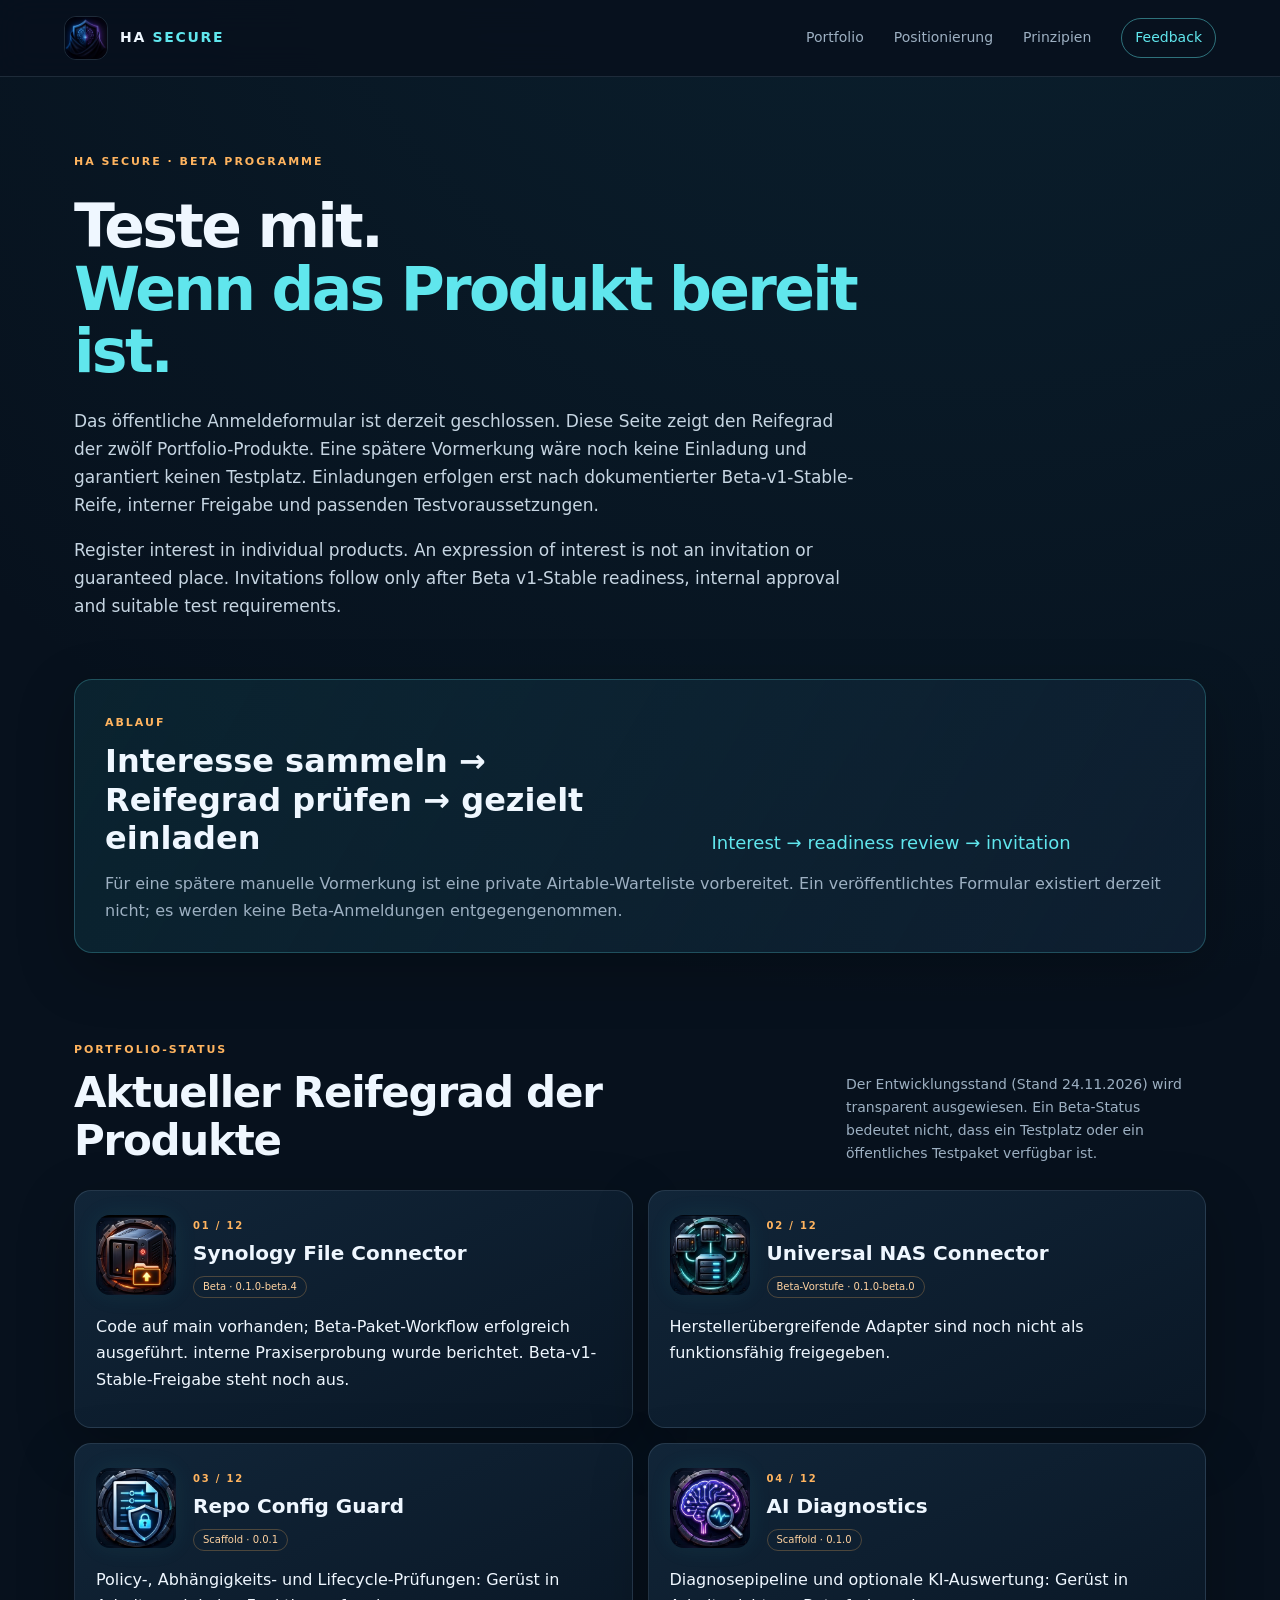
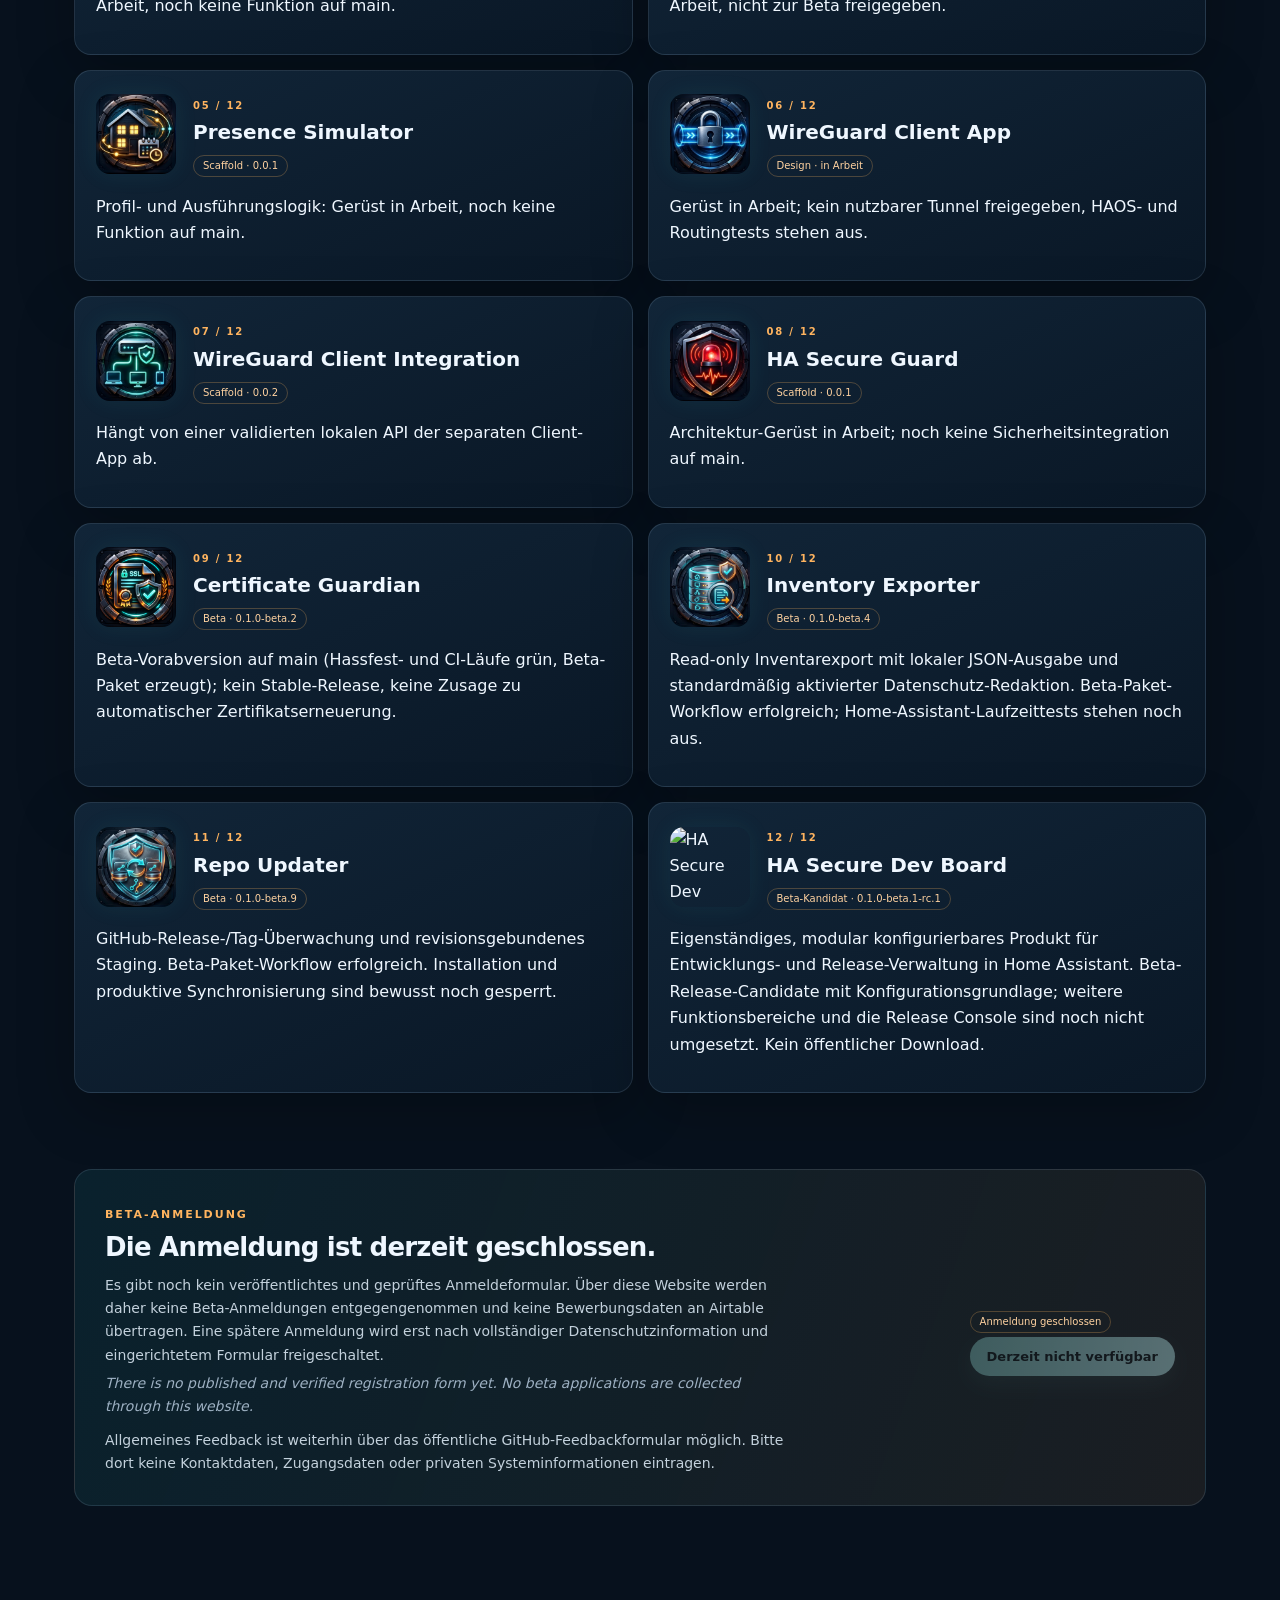
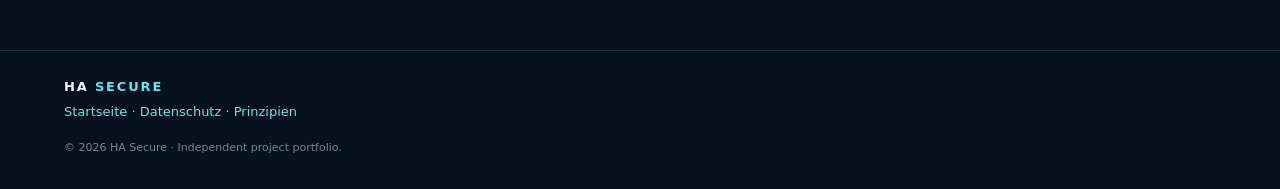
==== commit f691b061: "chore(website): complete twelve-product portfolio and beta/privacy copy" ====
--- a/beta.html
+++ b/beta.html
@@ -5,12 +5,12 @@
 <link rel="canonical" href="https://hasecure.github.io/ha-secure-website/beta.html"></head>
 <body><header class="site-header"><a class="brand" href="index.html"><img src="assets/brand/ha-secure-logo-192.png" width="44" height="44" alt="HA Secure"><span>HA <b>SECURE</b></span></a><nav><a href="index.html#portfolio">Portfolio</a><a href="positioning.html">Positionierung</a><a href="principles.html">Prinzipien</a><a class="nav-cta" href="https://github.com/HASecure/ha-secure-website/issues/new?template=feedback.yml">Feedback</a></nav></header>
 <main class="subpage"><section class="subhero"><span class="eyebrow">HA SECURE · BETA PROGRAMME</span><h1>Teste mit.<br><span>Wenn das Produkt bereit ist.</span></h1>
-<p>Du kannst dein Interesse für einzelne Produkte vormerken. Eine Vormerkung ist noch keine Einladung und garantiert keinen Testplatz. Einladungen erfolgen erst nach dokumentierter Beta-v1-Stable-Reife, interner Freigabe und passenden Testvoraussetzungen.</p>
+<p>Das öffentliche Anmeldeformular ist derzeit geschlossen. Diese Seite zeigt den Reifegrad der zwölf Portfolio-Produkte. Eine spätere Vormerkung wäre noch keine Einladung und garantiert keinen Testplatz. Einladungen erfolgen erst nach dokumentierter Beta-v1-Stable-Reife, interner Freigabe und passenden Testvoraussetzungen.</p>
 <p class="muted">Register interest in individual products. An expression of interest is not an invitation or guaranteed place. Invitations follow only after Beta v1-Stable readiness, internal approval and suitable test requirements.</p></section>
-<section class="principle-banner"><div><span class="eyebrow">ABLAUF</span><h2>Interesse sammeln → Reifegrad prüfen → gezielt einladen</h2></div><p>Interest → readiness review → invitation</p><p class="principle-detail">Bewerbungsdaten werden getrennt von der öffentlichen Website in einer privaten internen Airtable-Basis geführt. Sie werden nicht in GitHub-Issues oder im öffentlichen Repository veröffentlicht.</p></section>
-<section class="portfolio-section"><div class="section-heading"><div><span class="eyebrow">PRODUKTAUSWAHL</span><h2>Wofür interessierst du dich?</h2></div><p>Der Entwicklungsstand (Stand 24.11.2026) wird transparent ausgewiesen. Ein Beta-Status bedeutet nicht, dass ein Testplatz oder ein öffentliches Testpaket verfügbar ist.</p></div>
+<section class="principle-banner"><div><span class="eyebrow">ABLAUF</span><h2>Interesse sammeln → Reifegrad prüfen → gezielt einladen</h2></div><p>Interest → readiness review → invitation</p><p class="principle-detail">Für eine spätere manuelle Vormerkung ist eine private Airtable-Warteliste vorbereitet. Ein veröffentlichtes Formular existiert derzeit nicht; es werden keine Beta-Anmeldungen entgegengenommen.</p></section>
+<section class="portfolio-section"><div class="section-heading"><div><span class="eyebrow">PORTFOLIO-STATUS</span><h2>Aktueller Reifegrad der Produkte</h2></div><p>Der Entwicklungsstand (Stand 24.11.2026) wird transparent ausgewiesen. Ein Beta-Status bedeutet nicht, dass ein Testplatz oder ein öffentliches Testpaket verfügbar ist.</p></div>
 <div class="product-grid">
-<article class="product-card"><div class="card-head"><img class="app-icon" src="assets/icons/ha-synology-file-connector.png" width="80" height="80" alt=""><div class="card-title"><span class="index">01 / 12</span><h3>Synology File Connector</h3><span class="status">Beta · 0.1.0-beta.3</span></div></div><p>Code auf main vorhanden; Beta-Paket-Workflow erfolgreich ausgeführt. Praxistests in einer Synology-HA-Test-VM wurden vom Betreiber berichtet. Beta-v1-Stable-Freigabe steht noch aus.</p></article>
+<article class="product-card"><div class="card-head"><img class="app-icon" src="assets/icons/ha-synology-file-connector.png" width="80" height="80" alt=""><div class="card-title"><span class="index">01 / 12</span><h3>Synology File Connector</h3><span class="status">Beta · 0.1.0-beta.4</span></div></div><p>Code auf main vorhanden; Beta-Paket-Workflow erfolgreich ausgeführt. interne Praxiserprobung wurde berichtet. Beta-v1-Stable-Freigabe steht noch aus.</p></article>
 <article class="product-card"><div class="card-head"><img class="app-icon" src="assets/icons/ha-universal-nas-connector.png" width="80" height="80" alt=""><div class="card-title"><span class="index">02 / 12</span><h3>Universal NAS Connector</h3><span class="status">Beta-Vorstufe · 0.1.0-beta.0</span></div></div><p>Herstellerübergreifende Adapter sind noch nicht als funktionsfähig freigegeben.</p></article>
 <article class="product-card"><div class="card-head"><img class="app-icon" src="assets/icons/ha-repo-config-guard.png" width="80" height="80" alt=""><div class="card-title"><span class="index">03 / 12</span><h3>Repo Config Guard</h3><span class="status">Scaffold · 0.0.1</span></div></div><p>Policy-, Abhängigkeits- und Lifecycle-Prüfungen: Gerüst in Arbeit, noch keine Funktion auf main.</p></article>
 <article class="product-card"><div class="card-head"><img class="app-icon" src="assets/icons/ha-ai-diagnostics.png" width="80" height="80" alt=""><div class="card-title"><span class="index">04 / 12</span><h3>AI Diagnostics</h3><span class="status">Scaffold · 0.1.0</span></div></div><p>Diagnosepipeline und optionale KI-Auswertung: Gerüst in Arbeit, nicht zur Beta freigegeben.</p></article>
@@ -19,9 +19,9 @@
 <article class="product-card"><div class="card-head"><img class="app-icon" src="assets/icons/ha-wireguard-client.png" width="80" height="80" alt=""><div class="card-title"><span class="index">07 / 12</span><h3>WireGuard Client Integration</h3><span class="status">Scaffold · 0.0.2</span></div></div><p>Hängt von einer validierten lokalen API der separaten Client-App ab.</p></article>
 <article class="product-card"><div class="card-head"><img class="app-icon" src="assets/icons/ha-secure-guard.png" width="80" height="80" alt=""><div class="card-title"><span class="index">08 / 12</span><h3>HA Secure Guard</h3><span class="status">Scaffold · 0.0.1</span></div></div><p>Architektur-Gerüst in Arbeit; noch keine Sicherheitsintegration auf main.</p></article>
 <article class="product-card"><div class="card-head"><img class="app-icon" src="assets/icons/ha-certificate-guardian.png" width="80" height="80" alt=""><div class="card-title"><span class="index">09 / 12</span><h3>Certificate Guardian</h3><span class="status">Beta · 0.1.0-beta.2</span></div></div><p>Beta-Vorabversion auf main (Hassfest- und CI-Läufe grün, Beta-Paket erzeugt); kein Stable-Release, keine Zusage zu automatischer Zertifikatserneuerung.</p></article>
-<article class="product-card"><div class="card-head"><img class="app-icon" src="assets/icons/ha-inventory-exporter.png" width="80" height="80" alt="Inventory Exporter"><div class="card-title"><span class="index">10 / 12</span><h3>Inventory Exporter</h3><span class="status">Beta · 0.1.0-beta.3</span></div></div><p>Read-only Inventarexport mit lokaler JSON-Ausgabe und standardmäßig aktivierter Datenschutz-Redaktion. Beta-Paket-Workflow erfolgreich; Home-Assistant-Laufzeittests stehen noch aus.</p></article>
-<article class="product-card"><div class="card-head"><img class="app-icon" src="assets/icons/ha-repo-updater.png" width="80" height="80" alt="Repo Updater"><div class="card-title"><span class="index">11 / 12</span><h3>Repo Updater</h3><span class="status">Beta · 0.1.0-beta.7</span></div></div><p>GitHub-Release-/Tag-Überwachung und revisionsgebundenes Staging. Beta-Paket-Workflow erfolgreich. Installation und produktive Synchronisierung sind bewusst noch gesperrt.</p></article>
-<article class="product-card"><div class="card-head"><img class="app-icon" src="assets/icons/ha-secure-dev-board.png" width="80" height="80" alt="HA Secure Dev Board"><div class="card-title"><span class="index">12 / 12</span><h3>HA Secure Dev Board</h3><span class="status">Beta-Kandidat · 0.1.0-beta.1-rc.1</span></div></div><p>Release Candidate einer Beta-Vorabversion (Prerelease); Konfigurationsgrundlage, weitere Funktionen noch nicht umgesetzt. Repository nicht öffentlich, kein öffentlicher Download.</p></article>
+<article class="product-card"><div class="card-head"><img class="app-icon" src="assets/icons/ha-inventory-exporter.png" width="80" height="80" alt="Inventory Exporter"><div class="card-title"><span class="index">10 / 12</span><h3>Inventory Exporter</h3><span class="status">Beta · 0.1.0-beta.4</span></div></div><p>Read-only Inventarexport mit lokaler JSON-Ausgabe und standardmäßig aktivierter Datenschutz-Redaktion. Beta-Paket-Workflow erfolgreich; Home-Assistant-Laufzeittests stehen noch aus.</p></article>
+<article class="product-card"><div class="card-head"><img class="app-icon" src="assets/icons/ha-repo-updater.png" width="80" height="80" alt="Repo Updater"><div class="card-title"><span class="index">11 / 12</span><h3>Repo Updater</h3><span class="status">Beta · 0.1.0-beta.9</span></div></div><p>GitHub-Release-/Tag-Überwachung und revisionsgebundenes Staging. Beta-Paket-Workflow erfolgreich. Installation und produktive Synchronisierung sind bewusst noch gesperrt.</p></article>
+<article class="product-card"><div class="card-head"><img class="app-icon" src="assets/icons/ha-secure-dev-board.png" width="80" height="80" alt="HA Secure Dev Board"><div class="card-title"><span class="index">12 / 12</span><h3>HA Secure Dev Board</h3><span class="status">Beta-Kandidat · 0.1.0-beta.1-rc.1</span></div></div><p>Eigenständiges, modular konfigurierbares Produkt für Entwicklungs- und Release-Verwaltung in Home Assistant. Beta-Release-Candidate mit Konfigurationsgrundlage; weitere Funktionsbereiche und die Release Console sind noch nicht umgesetzt. Kein öffentlicher Download.</p></article>
 </div></section>
-<section class="feedback" id="anmeldung"><div><span class="eyebrow">PRIVATE TESTER-ANMELDUNG</span><h2>Die Bewerbung wird vertraulich vorbereitet.</h2><p>Die Anmeldung ist noch nicht geöffnet. Sie wird erst freigeschaltet, wenn ein privater Formularzugang mit geprüftem Datenschutz und Zugriffsschutz bereitsteht. Bis dahin werden über diese Seite keine Daten erhoben. Eine Bewerbung ist keine Einladung und begründet keinen Anspruch auf einen Testplatz.</p><p class="muted">Applications are not open yet. No data is collected via this page until the private form is released.</p><p><label><input type="checkbox" id="consent"> Ich habe die <a href="privacy.html">Datenschutzerklärung</a> gelesen und bin mit der Verarbeitung meiner Bewerbungsdaten zum Zweck der Beta-Auswahl einverstanden (jederzeit widerrufbar).</label></p><p class="muted" id="register-note" hidden>Die Anmeldung folgt. Das Kontrollkästchen wird mit der Freischaltung aktiv.</p></div><div><span class="status">Anmeldung noch nicht geöffnet</span><p><a class="button" id="register-btn" role="button" aria-disabled="true">Zur Anmeldung (folgt)</a></p></div><script src="assets/registration.js"></script></section>
+<section class="feedback" id="anmeldung"><div><span class="eyebrow">BETA-ANMELDUNG</span><h2>Die Anmeldung ist derzeit geschlossen.</h2><p>Es gibt noch kein veröffentlichtes und geprüftes Anmeldeformular. Über diese Website werden daher keine Beta-Anmeldungen entgegengenommen und keine Bewerbungsdaten an Airtable übertragen. Eine spätere Anmeldung wird erst nach vollständiger Datenschutzinformation und eingerichtetem Formular freigeschaltet.</p><p class="muted">There is no published and verified registration form yet. No beta applications are collected through this website.</p><p>Allgemeines Feedback ist weiterhin über das öffentliche GitHub-Feedbackformular möglich. Bitte dort keine Kontaktdaten, Zugangsdaten oder privaten Systeminformationen eintragen.</p></div><div><span class="status">Anmeldung geschlossen</span><p><span class="button" aria-disabled="true">Derzeit nicht verfügbar</span></p></div></section>
 </main><footer><div class="footer-brand">HA <b>SECURE</b></div><p><a href="index.html">Startseite</a> · <a href="privacy.html">Datenschutz</a> · <a href="principles.html">Prinzipien</a></p><small>© 2026 HA Secure · Independent project portfolio.</small></footer></body></html>
